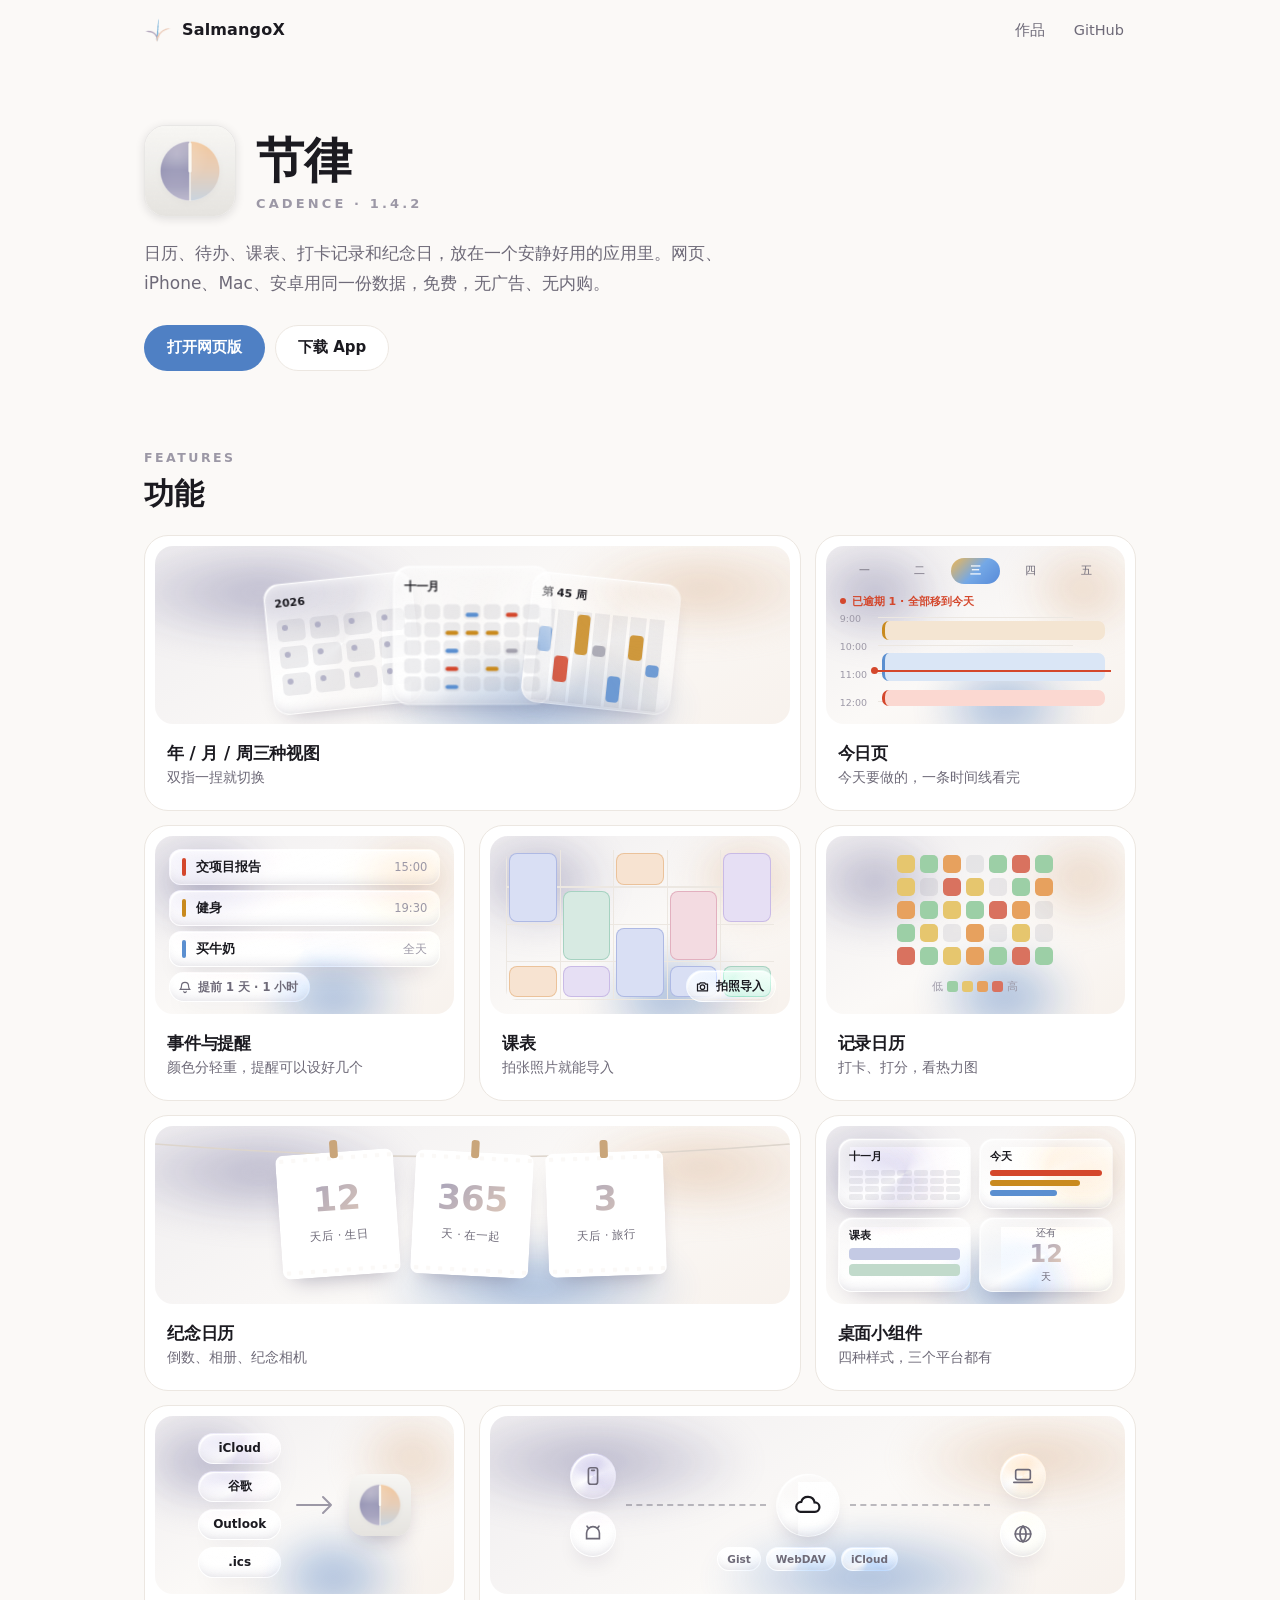
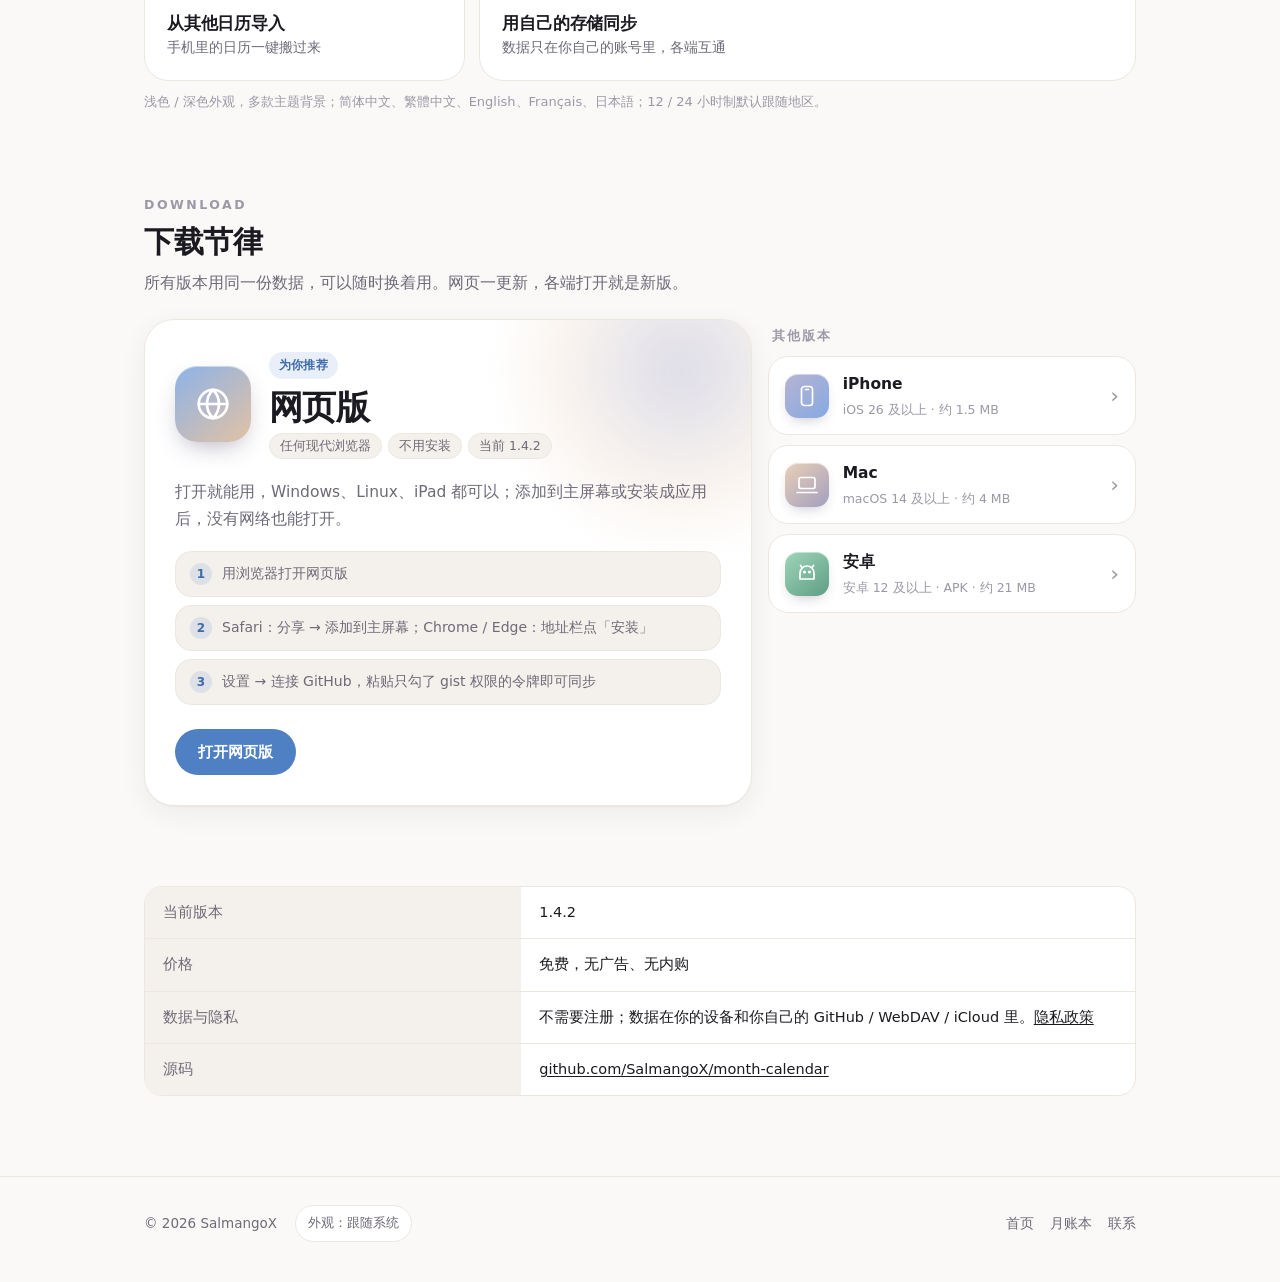
==== cadence.html @ d092184d "示意图去掉点阵、背后彩光更饱满；玻璃加上沿内亮光和下沿内阴影显出厚度（Safari 也有）；同步示意图重排：左列 iPhone / 安卓、右列 Mac / 网页、虚线正好连到中间的云，标签放在云下居中" ====
<!doctype html>
<html lang="zh-CN">
<head>
<meta charset="utf-8">
<meta name="sx-build" content="202611070124">
<meta name="viewport" content="width=device-width,initial-scale=1,viewport-fit=cover">
<title>节律 Cadence</title>
<meta name="description" content="节律 Cadence：日历、待办、课表、记录和纪念日放在一个应用里。网页、iPhone、Mac、安卓四端用同一份数据。">
<meta name="theme-color" content="#FBF9F7" media="(prefers-color-scheme: light)">
<meta name="theme-color" content="#141318" media="(prefers-color-scheme: dark)">
<link rel="apple-touch-icon" href="img/cadence.png">
<link rel="icon" href="logo.png" type="image/png">
<link rel="stylesheet" href="style.css?v=202611070124">
<script src="site.js?v=202611070124"></script>
</head>
<body class="page-cadence">
<header>
  <div class="wrap bar">
    <a class="brand" href="./" aria-label="SalmangoX 首页"><img src="logo.png" alt="" width="28" height="28">SalmangoX</a>
    <nav class="nav">
      <a href="./#products">作品</a>
      <a href="https://github.com/SalmangoX">GitHub</a>
    </nav>
  </div>
</header>

<main>
  <div class="wrap phero">
    <div class="ptop">
      <img class="picon" src="img/cadence.png" alt="节律图标" width="92" height="92">
      <h1>节律<small>Cadence · 1.4.2</small></h1>
    </div>
    <p class="lead">日历、待办、课表、打卡记录和纪念日，放在一个安静好用的应用里。网页、iPhone、Mac、安卓用同一份数据，免费，无广告、无内购。</p>
    <div class="btns">
      <a class="btn tint" href="https://salmangox.github.io/month-calendar/">打开网页版</a>
      <a class="btn ghost" href="#download">下载 App</a>
    </div>
  </div>

  <section>
    <div class="wrap">
      <div class="sec-h"><div class="eyebrow">Features</div><h2>功能</h2></div>
      <div class="bento">
        <div class="feat bx w2">
          <div class="ill ill-views" aria-hidden="true">
            <div class="mini m-year"><b>2026</b><div class="yg"><i style="--i:0"></i><i style="--i:1"></i><i style="--i:2"></i><i style="--i:3"></i><i style="--i:4"></i><i style="--i:5"></i><i style="--i:6"></i><i style="--i:7"></i><i style="--i:8"></i><i style="--i:9"></i><i style="--i:10"></i><i style="--i:11"></i></div></div>
            <div class="mini m-month"><b>十一月</b><div class="mg"><i class="" style="--i:0"></i><i class="" style="--i:1"></i><i class="" style="--i:2"></i><i class="p1" style="--i:3"></i><i class="" style="--i:4"></i><i class="p3" style="--i:5"></i><i class="" style="--i:6"></i><i class="" style="--i:7"></i><i class="" style="--i:8"></i><i class="p2" style="--i:9"></i><i class="p2" style="--i:10"></i><i class="p2" style="--i:11"></i><i class="" style="--i:12"></i><i class="" style="--i:13"></i><i class="" style="--i:14"></i><i class="" style="--i:15"></i><i class="p1" style="--i:16"></i><i class="" style="--i:17"></i><i class="" style="--i:18"></i><i class="p0" style="--i:19"></i><i class="" style="--i:20"></i><i class="" style="--i:21"></i><i class="" style="--i:22"></i><i class="p3" style="--i:23"></i><i class="" style="--i:24"></i><i class="p2" style="--i:25"></i><i class="" style="--i:26"></i><i class="" style="--i:27"></i><i class="" style="--i:28"></i><i class="" style="--i:29"></i><i class="p1" style="--i:30"></i><i class="" style="--i:31"></i><i class="" style="--i:32"></i><i class="" style="--i:33"></i><i class="" style="--i:34"></i></div></div>
            <div class="mini m-week"><b>第 45 周</b><div class="wg"><i class="p1" style="--x:0;--y:1;--h:2;--i:0"></i><i class="p3" style="--x:1;--y:3;--h:2;--i:1"></i><i class="p2" style="--x:2;--y:0;--h:3;--i:2"></i><i class="p0" style="--x:3;--y:2;--h:1;--i:3"></i><i class="p1" style="--x:4;--y:4;--h:2;--i:4"></i><i class="p2" style="--x:5;--y:1;--h:2;--i:5"></i><i class="p1" style="--x:6;--y:3;--h:1;--i:6"></i></div></div>
          </div>
          <h3>年 / 月 / 周三种视图</h3>
          <p>双指一捏就切换</p>
        </div>
        <div class="feat bx ">
          <div class="ill ill-today" aria-hidden="true">
            <div class="td-days"><span>一</span><span>二</span><span class="on">三</span><span>四</span><span>五</span></div>
            <div class="td-over"><i></i>已逾期 1 · 全部移到今天</div>
            <div class="td-line">
              <span class="hr" style="--y:0">9:00</span><span class="hr" style="--y:1">10:00</span><span class="hr" style="--y:2">11:00</span><span class="hr" style="--y:3">12:00</span>
              <i class="blk p2" style="--y:.15;--h:.8;--i:0"></i><i class="blk p1" style="--y:1.3;--h:1.1;--i:1"></i><i class="blk p3" style="--y:2.6;--h:.7;--i:2"></i>
              <i class="now" style="--y:1.9"></i>
            </div>
          </div>
          <h3>今日页</h3>
          <p>今天要做的，一条时间线看完</p>
        </div>
        <div class="feat bx ">
          <div class="ill ill-ev" aria-hidden="true">
            <div class="evr" style="--i:0"><i class="bar p3"></i><span>交项目报告</span><em>15:00</em></div>
            <div class="evr" style="--i:1"><i class="bar p2"></i><span>健身</span><em>19:30</em></div>
            <div class="evr" style="--i:2"><i class="bar p1"></i><span>买牛奶</span><em>全天</em></div>
            <div class="bell"><svg viewBox="0 0 24 24" fill="none" stroke="currentColor" stroke-width="2" stroke-linecap="round"><path d="M6 10a6 6 0 0 1 12 0c0 4 1.5 5.5 2 6H4c.5-.5 2-2 2-6Z"/><path d="M10 19.5a2 2 0 0 0 4 0"/></svg>提前 1 天 · 1 小时</div>
          </div>
          <h3>事件与提醒</h3>
          <p>颜色分轻重，提醒可以设好几个</p>
        </div>
        <div class="feat bx ">
          <div class="ill ill-sched" aria-hidden="true">
            <div class="sg"><i style="--x:0;--y:0;--h:2;--c:#8C9BD8;--i:0"></i><i style="--x:2;--y:0;--h:1;--c:#E2A86E;--i:1"></i><i style="--x:1;--y:1;--h:2;--c:#7FBFA6;--i:2"></i><i style="--x:3;--y:1;--h:2;--c:#D58FA4;--i:3"></i><i style="--x:0;--y:3;--h:1;--c:#E2A86E;--i:4"></i><i style="--x:4;--y:0;--h:2;--c:#B39DDB;--i:5"></i><i style="--x:2;--y:2;--h:2;--c:#8C9BD8;--i:6"></i><i style="--x:4;--y:3;--h:1;--c:#7FBFA6;--i:7"></i><i style="--x:1;--y:3;--h:1;--c:#B39DDB;--i:8"></i><i style="--x:3;--y:3;--h:1;--c:#8C9BD8;--i:9"></i></div>
            <div class="cam"><svg viewBox="0 0 24 24" fill="none" stroke="currentColor" stroke-width="2" stroke-linecap="round" stroke-linejoin="round"><path d="M4 8h3l1.5-2h7L17 8h3v11H4Z"/><circle cx="12" cy="13" r="3.5"/></svg>拍照导入</div>
          </div>
          <h3>课表</h3>
          <p>拍张照片就能导入</p>
        </div>
        <div class="feat bx ">
          <div class="ill ill-rec" aria-hidden="true">
            <div class="hm"><i class="l2" style="--i:0"></i><i class="l1" style="--i:1"></i><i class="l3" style="--i:2"></i><i class="l0" style="--i:3"></i><i class="l1" style="--i:4"></i><i class="l4" style="--i:5"></i><i class="l1" style="--i:6"></i><i class="l2" style="--i:7"></i><i class="l0" style="--i:8"></i><i class="l4" style="--i:9"></i><i class="l2" style="--i:10"></i><i class="l0" style="--i:11"></i><i class="l1" style="--i:12"></i><i class="l3" style="--i:13"></i><i class="l3" style="--i:14"></i><i class="l1" style="--i:15"></i><i class="l2" style="--i:16"></i><i class="l1" style="--i:17"></i><i class="l4" style="--i:18"></i><i class="l3" style="--i:19"></i><i class="l0" style="--i:20"></i><i class="l1" style="--i:21"></i><i class="l2" style="--i:22"></i><i class="l0" style="--i:23"></i><i class="l3" style="--i:24"></i><i class="l0" style="--i:25"></i><i class="l2" style="--i:26"></i><i class="l0" style="--i:27"></i><i class="l4" style="--i:28"></i><i class="l1" style="--i:29"></i><i class="l2" style="--i:30"></i><i class="l3" style="--i:31"></i><i class="l1" style="--i:32"></i><i class="l4" style="--i:33"></i><i class="l1" style="--i:34"></i></div>
            <div class="lg"><span>低</span><i class="l1"></i><i class="l2"></i><i class="l3"></i><i class="l4"></i><span>高</span></div>
          </div>
          <h3>记录日历</h3>
          <p>打卡、打分，看热力图</p>
        </div>
        <div class="feat bx w2">
          <div class="ill ill-days" aria-hidden="true">
            <svg class="rope" viewBox="0 0 300 40" preserveAspectRatio="none"><path d="M0 8 Q150 34 300 8" fill="none" stroke="currentColor" stroke-width="1.5"/></svg>
            <div class="film" style="--r:-4deg;--i:0"><b>12</b><span>天后 · 生日</span></div>
            <div class="film" style="--r:3deg;--i:1"><b>365</b><span>天 · 在一起</span></div>
            <div class="film" style="--r:-2deg;--i:2"><b>3</b><span>天后 · 旅行</span></div>
          </div>
          <h3>纪念日历</h3>
          <p>倒数、相册、纪念相机</p>
        </div>
        <div class="feat bx ">
          <div class="ill ill-wid" aria-hidden="true">
            <div class="w w-m" style="--i:0"><b>十一月</b><div class="wm"><i></i><i></i><i></i><i></i><i></i><i></i><i></i><i></i><i></i><i></i><i class="d"></i><i></i><i></i><i></i><i></i><i></i><i></i><i></i><i></i><i></i><i></i><i></i><i></i><i></i><i></i><i></i><i></i><i></i></div></div>
            <div class="w w-t" style="--i:1"><b>今天</b><i class="p3"></i><i class="p2"></i><i class="p1"></i></div>
            <div class="w w-s" style="--i:2"><b>课表</b><i style="--c:#8C9BD8"></i><i style="--c:#7FBFA6"></i></div>
            <div class="w w-d" style="--i:3"><span>还有</span><b>12</b><span>天</span></div>
          </div>
          <h3>桌面小组件</h3>
          <p>四种样式，三个平台都有</p>
        </div>
        <div class="feat bx ">
          <div class="ill ill-imp" aria-hidden="true">
            <div class="src"><span style="--i:0">iCloud</span><span style="--i:1">谷歌</span><span style="--i:2">Outlook</span><span style="--i:3">.ics</span></div>
            <svg class="arr" viewBox="0 0 40 24" fill="none" stroke="currentColor" stroke-width="2" stroke-linecap="round" stroke-linejoin="round"><path d="M2 12h34M28 4l8 8-8 8"/></svg>
            <div class="dst"><img src="img/cadence.png" alt=""></div>
          </div>
          <h3>从其他日历导入</h3>
          <p>手机里的日历一键搬过来</p>
        </div>
        <div class="feat bx w2">
          <div class="ill ill-sync" aria-hidden="true">
            <div class="sy-row">
              <div class="sy-col"><span class="dev"><svg viewBox="0 0 24 24" fill="none" stroke="currentColor" stroke-width="1.8" stroke-linecap="round"><rect x="7" y="3" width="10" height="18" rx="2.5"/><path d="M10.5 5.8h3"/></svg></span><span class="dev"><svg viewBox="0 0 24 24" fill="none" stroke="currentColor" stroke-width="1.8" stroke-linecap="round"><path d="M5 17V11a7 7 0 0 1 14 0v6Z"/><path d="M7 5.5 5.5 3.5M17 5.5l1.5-2"/></svg></span></div>
              <i class="sy-line"></i>
              <div class="sy-mid"><span class="cloud"><svg viewBox="0 0 24 24" fill="none" stroke="currentColor" stroke-width="1.8" stroke-linecap="round"><path d="M6 17.5a4 4 0 0 1 .6-7.95A5.5 5.5 0 0 1 17.3 10a3.75 3.75 0 0 1 .2 7.5Z"/></svg></span><div class="tags"><span>Gist</span><span>WebDAV</span><span>iCloud</span></div></div>
              <i class="sy-line"></i>
              <div class="sy-col"><span class="dev"><svg viewBox="0 0 24 24" fill="none" stroke="currentColor" stroke-width="1.8" stroke-linecap="round"><rect x="4" y="5" width="16" height="11" rx="2"/><path d="M2 19h20"/></svg></span><span class="dev"><svg viewBox="0 0 24 24" fill="none" stroke="currentColor" stroke-width="1.8" stroke-linecap="round"><circle cx="12" cy="12" r="8.5"/><path d="M3.5 12h17M12 3.5c2.4 2.4 3.4 5.2 3.4 8.5s-1 6.1-3.4 8.5c-2.4-2.4-3.4-5.2-3.4-8.5s1-6.1 3.4-8.5Z"/></svg></span></div>
            </div>
          </div>
          <h3>用自己的存储同步</h3>
          <p>数据只在你自己的账号里，各端互通</p>
        </div>
      </div>
      <p class="note">浅色 / 深色外观，多款主题背景；简体中文、繁體中文、English、Français、日本語；12 / 24 小时制默认跟随地区。</p>
    </div>
  </section>

  <section id="download">
    <div class="wrap">
      <div class="sec-h">
        <div class="eyebrow">Download</div>
        <h2>下载节律</h2>
        <p>所有版本用同一份数据，可以随时换着用。网页一更新，各端打开就是新版。</p>
      </div>
      <div class="dl">
        <article class="dl-main" id="dlMain" aria-live="polite"></article>
        <div class="dl-others">
          <div class="dl-ot">其他版本</div>
          <div class="dl-list" id="dlList"></div>
        </div>
      </div>
      <noscript>
        <p class="note"><a href="https://salmangox.github.io/month-calendar/">网页版</a> ·
          <a href="https://github.com/SalmangoX/month-calendar/blob/main/ios/%E5%AE%89%E8%A3%85%E8%AF%B4%E6%98%8E.md">iPhone 安装说明</a> ·
          <a href="https://cdn.jsdelivr.net/gh/SalmangoX/month-calendar@dist/Cadence.dmg">Mac .dmg</a> ·
          <a href="https://github.com/SalmangoX/month-calendar/releases/latest/download/month-calendar.apk">安卓 APK</a></p>
      </noscript>
    </div>
  </section>

  <section>
    <div class="wrap">
      <table>
        <tr><th>当前版本</th><td>1.4.2</td></tr>
        <tr><th>价格</th><td>免费，无广告、无内购</td></tr>
        <tr><th>数据与隐私</th><td>不需要注册；数据在你的设备和你自己的 GitHub / WebDAV / iCloud 里。<a href="https://salmangox.github.io/month-calendar/privacy.html" style="text-decoration:underline;text-underline-offset:2px">隐私政策</a></td></tr>
        <tr><th>源码</th><td><a href="https://github.com/SalmangoX/month-calendar" style="text-decoration:underline;text-underline-offset:2px">github.com/SalmangoX/month-calendar</a></td></tr>
      </table>
    </div>
  </section>
</main>
<script src="dl.js?v=202611070124"></script>

<footer>
  <div class="wrap">
    <span>© 2026 SalmangoX</span>
    <button class="theme" id="themeBtn" type="button">外观：跟随系统</button>
    <div class="sp">
      <a href="./">首页</a>
      <a href="ledger.html">月账本</a>
      <a href="mailto:jxz2651189539@163.com">联系</a>
    </div>
  </div>
</footer>
</body>
</html>
---- style.css ----
/* SalmangoX 官网 · 配色取自节律 Cadence 的 logo：雾紫 → 暖沙；主色天蓝 */
:root{
  --bg:#FBF9F7; --bg2:#F4F0EB; --card:#FFFFFF; --ink:#1B1A20; --sub:#6E6A78; --faint:#9C98A6;
  --line:#ECE7E1; --line2:#DDD5CC;
  --a1:#9F9DBA; --a2:#E6CDB8; --sky:#4F80C4; --sky-ink:#3E6BAA;
  --p0:#A3A1AD; --p1:#5B8FD0; --p2:#C98A1E; --p3:#D4472C;
  --lg-deep:#15302C; --lg-green:#5EC394; --lg-pink:#D57FA8; --lg-gold:#E3B23C;
  --pc:var(--sky); --pc-ink:var(--sky-ink);
  --r:18px; --shadow:0 1px 2px rgba(27,26,32,.04),0 8px 28px rgba(27,26,32,.06);
  --hdr:rgba(251,249,247,.82);
  color-scheme:light;
}
@media (prefers-color-scheme:dark){
  :root:not([data-theme="light"]){
    --bg:#141318; --bg2:#1A1920; --card:#1E1D24; --ink:#EEECF3; --sub:#A6A2B1; --faint:#77737F;
    --line:#2A2831; --line2:#3A3742;
    --a1:#B4B2CE; --a2:#E9D2BE; --sky:#8DB0EA; --sky-ink:#8DB0EA;
    --shadow:0 1px 2px rgba(0,0,0,.3),0 8px 28px rgba(0,0,0,.28);
    --hdr:rgba(20,19,24,.78);
    color-scheme:dark;
  }
}
:root[data-theme="dark"]{
  --bg:#141318; --bg2:#1A1920; --card:#1E1D24; --ink:#EEECF3; --sub:#A6A2B1; --faint:#77737F;
  --line:#2A2831; --line2:#3A3742;
  --a1:#B4B2CE; --a2:#E9D2BE; --sky:#8DB0EA; --sky-ink:#8DB0EA;
  --shadow:0 1px 2px rgba(0,0,0,.3),0 8px 28px rgba(0,0,0,.28);
  --hdr:rgba(20,19,24,.78);
  color-scheme:dark;
}

*{box-sizing:border-box}
html{-webkit-text-size-adjust:100%}
body{margin:0;background:var(--bg);color:var(--ink);font-size:16px;line-height:1.75;
  font-family:-apple-system,BlinkMacSystemFont,"SF Pro Text","PingFang SC","Hiragino Sans GB","Microsoft YaHei",system-ui,sans-serif;
  -webkit-font-smoothing:antialiased;text-rendering:optimizeLegibility}
a{color:inherit;text-decoration:none}
h1,h2,h3,p{margin:0}
h1,h2,h3{line-height:1.3;letter-spacing:-.01em}
img{display:block;max-width:100%}
code{font-family:ui-monospace,"SF Mono",Menlo,monospace;font-size:.86em;background:var(--bg2);
  border:1px solid var(--line);border-radius:6px;padding:1px 6px;word-break:break-all}
.wrap{max-width:1040px;margin:0 auto;padding:0 24px}
@media (max-width:560px){.wrap{padding:0 16px}}

/* 顶栏 */
header{position:sticky;top:0;z-index:10;background:var(--hdr);border-bottom:1px solid var(--line);
  -webkit-backdrop-filter:saturate(1.6) blur(16px);backdrop-filter:saturate(1.6) blur(16px)}
.bar{display:flex;align-items:center;gap:6px;height:60px}
.brand{display:flex;align-items:center;gap:10px;font-weight:680;letter-spacing:.01em;margin-right:auto;padding:8px 0}
.brand svg{width:28px;height:28px;flex:none}
.brand img{width:28px;height:28px;flex:none;display:block}
.nav a{font-size:14.5px;color:var(--sub);padding:10px 12px;border-radius:10px}
.nav a:hover,.nav a[aria-current]{color:var(--ink)}
.nav a[aria-current]{font-weight:600}
@media (max-width:560px){.nav a.hide-s{display:none}.nav a{padding:10px 8px}}

/* 按钮：热区比看到的大 */
.btns{display:flex;gap:10px;flex-wrap:wrap}
.btn{display:inline-flex;align-items:center;justify-content:center;gap:8px;min-height:46px;padding:0 22px;
  border-radius:999px;font-size:15px;font-weight:600;border:1px solid transparent;
  transition:transform .18s,border-color .18s,background .18s}
.btn:hover{transform:translateY(-1px)}
.btn:active{transform:scale(.98)}
.btn.primary{background:var(--ink);color:var(--bg)}
.btn.tint{background:var(--pc);color:#fff}
:root[data-theme="dark"] .btn.tint{color:#15141A}
@media (prefers-color-scheme:dark){:root:not([data-theme="light"]) .btn.tint{color:#15141A}}
.btn.ghost{background:var(--card);border-color:var(--line)}
.btn.ghost:hover{border-color:var(--line2)}
.btn svg{width:17px;height:17px}

/* 首页大标题 */
.hero{position:relative;padding:88px 0 64px;overflow:hidden}
.hero::before{content:"";position:absolute;inset:-30% -10% auto;height:520px;z-index:-1;pointer-events:none;
  background:radial-gradient(42% 60% at 30% 40%,color-mix(in oklab,var(--a1) 34%,transparent),transparent 70%),
             radial-gradient(40% 55% at 72% 35%,color-mix(in oklab,var(--a2) 46%,transparent),transparent 70%);
  filter:blur(8px);opacity:.9}
.eyebrow{font-size:12.5px;letter-spacing:.2em;text-transform:uppercase;color:var(--faint);font-weight:650}
.hero h1{font-size:clamp(38px,7vw,64px);margin:14px 0 18px;font-weight:720;letter-spacing:-.02em}
.grad{background:linear-gradient(100deg,var(--a1),color-mix(in oklab,var(--a1) 50%,var(--a2)) 45%,var(--a2));
  -webkit-background-clip:text;background-clip:text;color:transparent}
.hero .lead{max-width:560px;color:var(--sub);font-size:17.5px}
.hero .btns{margin-top:30px}
@media (max-width:560px){.hero{padding:56px 0 40px}.hero .lead{font-size:16px}}

section{padding:40px 0}
.sec-h{margin-bottom:22px}
.sec-h h2{font-size:clamp(24px,3.4vw,30px);margin-top:6px}
.sec-h p{color:var(--sub);margin-top:8px;max-width:620px}

/* 产品卡片 */
.products{display:grid;grid-template-columns:1fr 1fr;gap:18px}
@media (max-width:820px){.products{grid-template-columns:1fr}}
.pcard{position:relative;display:flex;flex-direction:column;background:var(--card);border:1px solid var(--line);
  border-radius:24px;padding:28px;box-shadow:var(--shadow);overflow:hidden;transition:transform .22s,border-color .22s}
.pcard:hover{transform:translateY(-2px);border-color:var(--line2)}
.pcard::after{content:"";position:absolute;right:-90px;top:-90px;width:260px;height:260px;border-radius:50%;
  background:var(--glow);opacity:.22;filter:blur(30px);pointer-events:none}
.pcard.cadence{--glow:linear-gradient(135deg,var(--a1),var(--a2));--pc:var(--sky)}
.pcard.ledger{--glow:linear-gradient(135deg,var(--lg-green),var(--lg-gold));--pc:#2F8F66}
.ptop{display:flex;align-items:center;gap:16px}
.picon{width:64px;height:64px;border-radius:15px;flex:none;box-shadow:0 2px 10px rgba(27,26,32,.12);
  border:1px solid rgba(127,127,127,.15)}
.ptop h3{font-size:22px}
.ptop .sub{font-size:13.5px;color:var(--sub);line-height:1.5;margin-top:2px}
.pcard .desc{color:var(--sub);margin:18px 0 16px;font-size:15.5px}
.ticks{list-style:none;padding:0;margin:0 0 20px;display:grid;gap:8px;font-size:14.5px}
.ticks li{display:flex;gap:10px;align-items:flex-start;line-height:1.6}
.ticks li::before{content:"";flex:none;width:7px;height:7px;border-radius:50%;margin-top:8px;background:var(--dot,var(--pc))}
.chips{display:flex;flex-wrap:wrap;gap:6px;margin-bottom:22px}
.chip{display:inline-flex;align-items:center;gap:6px;font-size:12.5px;font-weight:550;color:var(--sub);
  background:var(--bg2);border:1px solid var(--line);border-radius:999px;padding:3px 11px}
.chip svg{width:13px;height:13px}
.pcard .btns{margin-top:auto}
.ver{font-size:12px;color:var(--faint);font-weight:600;letter-spacing:.04em;border:1px solid var(--line);
  border-radius:999px;padding:1px 8px;margin-left:8px;vertical-align:3px}

/* 关于 */
.about{display:grid;grid-template-columns:1.2fr 1fr;gap:18px}
@media (max-width:820px){.about{grid-template-columns:1fr}}
.box{background:var(--card);border:1px solid var(--line);border-radius:var(--r);padding:24px}
.box h3{font-size:17px;margin-bottom:8px}
.box p{color:var(--sub);font-size:15px}
.box p+p{margin-top:10px}
.links{display:grid;gap:2px;margin-top:4px}
.links a{display:flex;align-items:center;gap:12px;padding:11px 4px;border-bottom:1px solid var(--line);font-size:15px}
.links a:last-child{border-bottom:0}
.links a span{color:var(--sub);font-size:13px;margin-left:auto;text-align:right}
.links a:hover{color:var(--pc-ink)}

/* 产品页 */
.phero{padding-top:64px;padding-bottom:36px}
.phero .ptop{gap:20px}
.phero .picon{width:92px;height:92px;border-radius:22px}
.phero h1{font-size:clamp(32px,5.6vw,48px);font-weight:720}
.phero h1 small{display:block;font-size:13px;letter-spacing:.24em;text-transform:uppercase;color:var(--faint);font-weight:600;margin-top:4px}
.phero .lead{color:var(--sub);font-size:17px;max-width:640px;margin:22px 0 26px}
@media (max-width:560px){.phero{padding-top:40px;padding-bottom:24px}.phero .picon{width:72px;height:72px;border-radius:17px}}
.page-cadence{--pc:var(--sky);--pc-ink:var(--sky-ink)}
.page-ledger{--pc:#2F8F66;--pc-ink:#2F8F66}
:root[data-theme="dark"] .page-ledger{--pc:var(--lg-green);--pc-ink:var(--lg-green)}
@media (prefers-color-scheme:dark){:root:not([data-theme="light"]) .page-ledger{--pc:var(--lg-green);--pc-ink:var(--lg-green)}}

.grid3{display:grid;grid-template-columns:repeat(3,1fr);gap:12px}
@media (max-width:860px){.grid3{grid-template-columns:1fr 1fr}}
@media (max-width:560px){.grid3{grid-template-columns:1fr}}
.feat{background:var(--card);border:1px solid var(--line);border-radius:var(--r);padding:20px 20px 18px}
.feat .ic{width:34px;height:34px;border-radius:10px;display:grid;place-items:center;margin-bottom:12px;
  background:color-mix(in oklab,var(--pc) 13%,transparent);color:var(--pc-ink)}
.feat .ic svg{width:19px;height:19px}
.feat h3{font-size:16px;margin-bottom:6px}
.feat p{font-size:14px;color:var(--sub);line-height:1.7}

/* 优先级色条 */
.pri{display:flex;border-radius:14px;overflow:hidden;border:1px solid var(--line);margin-top:6px}
.pri div{flex:1;padding:14px 12px 12px;color:#fff;font-size:13.5px;font-weight:600;line-height:1.4}
.pri div small{display:block;font-weight:500;opacity:.85;font-size:11.5px;letter-spacing:.04em}
.pri .p0{background:var(--p0)}.pri .p1{background:var(--p1)}.pri .p2{background:var(--p2)}.pri .p3{background:var(--p3)}
.note{font-size:13px;color:var(--faint);margin-top:10px}

/* 平台 / 下载 */
.plats{display:grid;grid-template-columns:1fr 1fr;gap:14px}
@media (max-width:760px){.plats{grid-template-columns:1fr}}
.plat{background:var(--card);border:1px solid var(--line);border-radius:22px;padding:24px;display:flex;flex-direction:column}
.plat .ph{display:flex;align-items:center;gap:12px;margin-bottom:10px}
.plat .ph svg{width:26px;height:26px;color:var(--pc-ink);flex:none}
.plat h3{font-size:18px}
.plat .req{font-size:12.5px;color:var(--faint);margin-left:auto;text-align:right;line-height:1.4}
.plat p{font-size:14.5px;color:var(--sub)}
.plat ol{margin:12px 0 18px;padding-left:20px;font-size:14px;color:var(--sub);display:grid;gap:4px}
.plat ol li::marker{color:var(--faint)}
.plat .btns{margin-top:auto}
.plat .btn{min-height:42px;font-size:14px;padding:0 18px}

/* 独秀指数 */
.formula{background:var(--lg-deep);color:#F2F7F4;border-radius:22px;padding:30px 28px;position:relative;overflow:hidden}
.formula::after{content:"";position:absolute;right:-40px;top:-40px;width:150px;height:150px;border-radius:50%;
  border:22px solid var(--lg-gold);opacity:.9}
.formula .eq{font-size:clamp(19px,3.2vw,26px);font-weight:650;line-height:1.5;position:relative;z-index:1;max-width:80%}
.formula .eq b{color:var(--lg-green)}
.formula .eq i{font-style:normal;color:var(--lg-pink)}
.formula p{color:rgba(242,247,244,.72);font-size:14.5px;margin-top:14px;position:relative;z-index:1;max-width:620px}
.formula .eq b,.formula .eq i{white-space:nowrap}
@media (max-width:560px){.formula{padding-top:26px}.formula .eq{max-width:100%}.formula::after{width:84px;height:84px;border-width:14px;right:-34px;top:-34px}}

table{width:100%;border-collapse:separate;border-spacing:0;background:var(--card);border:1px solid var(--line);
  border-radius:var(--r);overflow:hidden;font-size:14.5px}
th,td{text-align:left;padding:13px 18px;border-top:1px solid var(--line);vertical-align:top}
tr:first-child th,tr:first-child td{border-top:0}
th{font-weight:550;color:var(--sub);width:38%;background:var(--bg2)}
@media (max-width:560px){th,td{padding:12px 14px;display:block;width:auto}td{border-top:0;padding-top:0}th{background:transparent;padding-bottom:4px}}

/* 页脚 */
footer{border-top:1px solid var(--line);margin-top:40px;padding:28px 0 calc(40px + env(safe-area-inset-bottom));color:var(--sub);font-size:13.5px}
footer .wrap{display:flex;gap:10px 18px;flex-wrap:wrap;align-items:center}
footer .sp{margin-left:auto;display:flex;gap:4px 16px;flex-wrap:wrap}
footer a{padding:6px 0}
footer a:hover{color:var(--ink)}
.theme{appearance:none;border:1px solid var(--line);background:var(--card);color:var(--sub);border-radius:999px;
  font:inherit;font-size:13px;padding:6px 12px;cursor:pointer;min-height:34px}
.theme:hover{color:var(--ink);border-color:var(--line2)}
.pcard .chips{margin-top:18px}
.hero h1{margin-bottom:0}

/* ================= 动效与展示（首页大标题、产品展示、滚动渐显） ================= */
:root{--ease:cubic-bezier(.2,.75,.2,1);--brand-grad:linear-gradient(135deg,#E2B562 6%,#74A8E6 52%,#5A8DDA 96%)}

/* 顶栏：页面最上面时透明，往下滚才出现毛玻璃 */
header{transition:background .3s,border-color .3s}
html.js:not(.scrolled) header{background:transparent;border-color:transparent;-webkit-backdrop-filter:none;backdrop-filter:none}

/* 大标题 */
.hero{min-height:calc(100svh - 60px);display:grid;place-items:center;padding:40px 0 90px;text-align:center;isolation:isolate}
.hero::before{display:none}
.hero-in{display:flex;flex-direction:column;align-items:center}
.aurora{position:absolute;inset:0;z-index:-1;overflow:hidden;pointer-events:none}
.aurora span{position:absolute;width:56vmax;height:56vmax;border-radius:50%;filter:blur(70px);opacity:.5;mix-blend-mode:normal;
  animation:drift 22s ease-in-out infinite alternate}
.aurora span:nth-child(1){background:var(--a1);left:-14vmax;top:-18vmax}
.aurora span:nth-child(2){background:var(--a2);right:-16vmax;top:-10vmax;animation-duration:26s;animation-delay:-6s}
.aurora span:nth-child(3){background:var(--sky);left:20vmax;bottom:-34vmax;opacity:.22;animation-duration:30s;animation-delay:-12s}
.aurora::after{content:"";position:absolute;inset:0;background:linear-gradient(to bottom,transparent 55%,var(--bg))}
@keyframes drift{0%{transform:translate(0,0) scale(1)}50%{transform:translate(6vmax,4vmax) scale(1.12)}100%{transform:translate(-4vmax,7vmax) scale(.94)}}
:root[data-theme="dark"] .aurora span{opacity:.32}
@media (prefers-color-scheme:dark){:root:not([data-theme="light"]) .aurora span{opacity:.32}}

@keyframes pop{from{transform:scale(.4);opacity:0}to{transform:none;opacity:1}}

.hero h1.big{font-size:clamp(60px,13vw,150px);line-height:1;letter-spacing:-.045em;font-weight:760;margin:0;
  animation:rise 1.1s var(--ease) .25s both}
.shimmer{background-image:linear-gradient(100deg,var(--a1) 0%,var(--a2) 30%,#74A8E6 55%,var(--a1) 80%,var(--a2) 100%);
  background-size:250% 100%;animation:shine 7s linear infinite}
@keyframes shine{to{background-position:-250% 0}}
.hero .tag{margin-top:22px;font-size:clamp(15px,2vw,18px);letter-spacing:.32em;color:var(--sub);padding-left:.32em;
  animation:rise 1s var(--ease) .45s both}
.hero .btns{justify-content:center;margin-top:36px;animation:rise 1s var(--ease) .6s both}
@keyframes rise{from{opacity:0;transform:translateY(26px);filter:blur(8px)}to{opacity:1;transform:none;filter:none}}

.scroll-cue{position:absolute;left:50%;bottom:28px;width:26px;height:42px;margin-left:-13px;border-radius:14px;
  border:1.5px solid var(--line2);animation:rise 1s var(--ease) 1s both}
.scroll-cue span{position:absolute;left:50%;top:8px;width:4px;height:8px;margin-left:-2px;border-radius:2px;background:var(--sub);
  animation:cue 1.8s ease-in-out infinite}
@keyframes cue{0%{opacity:0;transform:translateY(-2px)}30%{opacity:1}80%{opacity:0;transform:translateY(14px)}100%{opacity:0}}
@media (max-height:620px){.scroll-cue{display:none}}

/* 产品展示：大块面板 */
.showcase{padding:20px 0 30px}
.show{position:relative;display:grid;grid-template-columns:1fr 1.05fr;align-items:center;gap:40px;min-height:520px;
  padding:56px;margin-bottom:24px;border-radius:36px;overflow:hidden;isolation:isolate;
  background:var(--card);border:1px solid var(--line);box-shadow:var(--shadow)}
.show.cadence{--pc:var(--sky);background:linear-gradient(150deg,color-mix(in oklab,var(--a1) 14%,var(--card)),var(--card) 45%,color-mix(in oklab,var(--a2) 20%,var(--card)))}
.show.ledger{--pc:#2F8F66;background:linear-gradient(150deg,color-mix(in oklab,var(--lg-green) 12%,var(--card)),var(--card) 50%,color-mix(in oklab,var(--lg-gold) 14%,var(--card)))}
:root[data-theme="dark"] .show.ledger{--pc:var(--lg-green)}
@media (prefers-color-scheme:dark){:root:not([data-theme="light"]) .show.ledger{--pc:var(--lg-green)}}
.show-text .picon{width:72px;height:72px;border-radius:17px;margin-bottom:22px}
.show h2{font-size:clamp(38px,5.4vw,60px);line-height:1.05;letter-spacing:-.03em;font-weight:740}
.show h2 .en{font-weight:500;color:var(--faint);letter-spacing:-.02em}
.show .one{font-size:clamp(17px,2vw,21px);color:var(--sub);margin:14px 0 22px}
.show .chips{margin-bottom:28px}
@media (max-width:860px){
  .show{grid-template-columns:1fr;padding:36px 26px 30px;min-height:0;gap:34px;border-radius:30px}
  .show-vis{order:2}
}

/* 跟随鼠标的光晕（只在能悬停的设备上） */
.spot::before{content:"";position:absolute;inset:0;z-index:-1;opacity:0;transition:opacity .4s;pointer-events:none;
  background:radial-gradient(520px circle at var(--mx,50%) var(--my,50%),color-mix(in oklab,var(--pc) 16%,transparent),transparent 60%)}
@media (hover:hover){.spot:hover::before{opacity:1}}

/* 示意：节律的月历 */
.show-vis{display:grid;place-items:center;perspective:1400px}
.cal{width:100%;max-width:440px;background:var(--bg);border:1px solid var(--line);border-radius:28px;padding:16px 14px 18px;
  box-shadow:0 30px 60px -20px rgba(40,30,70,.25),0 2px 6px rgba(0,0,0,.04);
  transform:rotateX(14deg) rotateY(-16deg) rotateZ(2deg) scale(.94);transition:transform 1.4s var(--ease)}
.show.in .cal{transform:rotateX(calc(4deg + var(--drx,0deg))) rotateY(calc(-6deg + var(--dry,0deg))) translate3d(var(--dtx,0px),var(--dty,0px),0) scale(var(--ds,1))}
.cal-h{display:flex;justify-content:center;margin-bottom:8px}
.pill{font-size:13px;font-weight:650;padding:6px 14px;border-radius:999px;background:color-mix(in oklab,var(--card) 80%,transparent);
  border:1px solid var(--line);box-shadow:inset 0 1px 0 rgba(255,255,255,.5)}
.cal-w,.cal-g{display:grid;grid-template-columns:repeat(7,1fr)}
.cal-w span{text-align:center;font-size:11px;color:var(--faint);padding:4px 0 6px}
.cal-g{gap:4px 0}
.cell{position:relative;height:52px;border-top:1px solid var(--line);padding-top:4px;text-align:center;font-size:12px;color:var(--ink)}
.cell b{font-weight:550;display:inline-grid;place-items:center;width:22px;height:22px;border-radius:50%}
.cell.out{color:var(--faint)}
.cell.today b{background:var(--brand-grad);color:#fff;box-shadow:0 4px 12px rgba(226,181,98,.4)}
.ev{position:absolute;left:4px;right:4px;bottom:9px;height:6px;border-radius:3px;transform:scaleX(0);transform-origin:left;
  transition:transform .7s var(--ease);transition-delay:calc(var(--i) * 28ms + .3s)}
.ev.span{right:calc(-200% + 4px)}
.ev.p0{background:var(--p0)}.ev.p1{background:var(--p1)}.ev.p2{background:var(--p2)}.ev.p3{background:var(--p3)}
.show.in .ev{transform:none}

/* 示意：月账本的 App 界面（配色、字体、结构取自月账本本身，数字为示意） */
.lg-app{--l-bg:#E9EFEC;--l-paper:#F8FBF9;--l-ink:#14302A;--l-muted:#5E7770;--l-line:#CFDBD6;--l-hero:#14302A;--l-hero-ink:#EDF3F0;
  --l-mark:#E0B23A;--l-inc:#2E7A58;--l-exp:#8A3A5C;
  width:100%;max-width:340px;background:var(--l-bg);color:var(--l-ink);border-radius:34px;padding:16px 14px 18px;
  border:1px solid color-mix(in oklab,var(--l-line) 70%,transparent);
  box-shadow:0 30px 60px -20px rgba(10,40,30,.35),0 2px 6px rgba(0,0,0,.04);
  font-family:"Noto Sans SC","PingFang SC","Microsoft YaHei",sans-serif;
  transform:rotateX(12deg) rotateY(14deg) rotateZ(-2deg) scale(.94);transition:transform 1.4s var(--ease)}
:root[data-theme="dark"] .lg-app{--l-bg:#0A0A0B;--l-paper:#161618;--l-ink:#ECEDEE;--l-muted:#9A9DA2;--l-line:#2B2C2F;--l-hero:#12302A;--l-mark:#E9C25B;--l-inc:#63C79A;--l-exp:#E08AAE}
@media (prefers-color-scheme:dark){:root:not([data-theme="light"]) .lg-app{--l-bg:#0A0A0B;--l-paper:#161618;--l-ink:#ECEDEE;--l-muted:#9A9DA2;--l-line:#2B2C2F;--l-hero:#12302A;--l-mark:#E9C25B;--l-inc:#63C79A;--l-exp:#E08AAE}}
.show.in .lg-app{transform:rotateX(calc(4deg + var(--drx,0deg))) rotateY(calc(6deg + var(--dry,0deg))) translate3d(var(--dtx,0px),var(--dty,0px),0) scale(var(--ds,1))}
.lg-top{display:flex;justify-content:space-between;align-items:center;padding:2px 6px 12px;font-size:14px}
.lg-top b{font-weight:700}
.lg-top span{font-size:12px;font-weight:600;background:var(--l-paper);border:1px solid var(--l-line);border-radius:10px;padding:3px 9px}
.lg-hero{position:relative;overflow:hidden;background:var(--l-hero);color:var(--l-hero-ink);border-radius:20px;padding:16px 16px 14px}
.lg-ring{position:absolute;right:-26px;top:-26px;width:88px;height:88px;border-radius:50%;border:13px solid var(--l-mark);
  transform:scale(0) rotate(-90deg);transition:transform 1.2s var(--ease) .25s}
.show.in .lg-ring{transform:none}
.lg-cap{font-size:11.5px;opacity:.75}
.lg-num{font-family:"Noto Serif SC","Songti SC",serif;font-size:34px;font-weight:700;line-height:1.25;margin:2px 0 10px;letter-spacing:.01em}
.lg-num::before{content:"¥";font-size:.55em;margin-right:4px;opacity:.85}
.lg-kv{display:grid;grid-template-columns:repeat(3,1fr);gap:4px}
.lg-kv span{display:block;font-size:10.5px;opacity:.7}
.lg-kv b{font-size:13.5px;font-weight:650}
.lg-seg{display:flex;gap:2px;margin:12px 0 10px;background:var(--l-paper);border:1px solid var(--l-line);border-radius:12px;padding:3px}
.lg-seg span{flex:1;text-align:center;font-size:11px;padding:5px 0;border-radius:9px;color:var(--l-muted);white-space:nowrap}
.lg-seg .on{background:var(--l-hero);color:var(--l-hero-ink);font-weight:650}
.lg-legend{display:flex;gap:10px;font-size:10.5px;color:var(--l-muted);padding:0 4px 6px}
.lg-legend i{display:inline-block;width:8px;height:8px;border-radius:2px;margin-right:4px;vertical-align:-1px}
.lg-legend .inc,.lg-bars .inc{background:var(--l-inc)}
.lg-legend .exp,.lg-bars .exp{background:var(--l-exp)}
.lg-legend .r{margin-left:auto}
.lg-rows{background:var(--l-paper);border:1px solid var(--l-line);border-radius:14px;overflow:hidden}
.lg-row{display:grid;grid-template-columns:34px 1fr 50px;align-items:center;gap:8px;padding:8px 10px;font-size:12px}
.lg-row+.lg-row{border-top:1px solid var(--l-line)}
.lg-row b{font-weight:650}
.lg-row em{font-style:normal;text-align:right;font-weight:650;color:var(--l-inc);font-size:11.5px}
.lg-bars{display:grid;gap:3px}
.lg-bars i{display:block;height:5px;border-radius:3px;width:var(--w);transform:scaleX(0);transform-origin:left;
  transition:transform .9s var(--ease);transition-delay:calc(var(--i) * 90ms + .4s)}
.lg-bars .exp{transition-delay:calc(var(--i) * 90ms + .5s)}
.show.in .lg-bars i{transform:none}

/* 徽章卡片：两张效果图可以按住拖动，跟着手指 / 鼠标在 3D 里倾斜，表面一道高光随角度移动，松手回弹 */
.badge{position:relative;cursor:grab;-webkit-user-select:none;user-select:none;touch-action:pan-y;-webkit-tap-highlight-color:transparent}
.badge.dragging{cursor:grabbing;transition:transform .08s linear!important}
.badge.hovering{transition:transform .35s var(--ease)!important}
.badge.release{transition:transform .95s cubic-bezier(.18,1.55,.35,1)!important}
.badge::after{content:"";position:absolute;inset:0;border-radius:inherit;pointer-events:none;z-index:3;
  background:radial-gradient(90% 70% at var(--gx,30%) var(--gy,0%),rgba(255,255,255,.55),rgba(255,255,255,0) 55%),
             linear-gradient(115deg,transparent calc(var(--gx,30%) - 22%),rgba(255,255,255,.22) var(--gx,30%),transparent calc(var(--gx,30%) + 22%));
  mix-blend-mode:soft-light;opacity:var(--go,0);transition:opacity .45s var(--ease)}
:root[data-theme="dark"] .badge::after{mix-blend-mode:overlay}
@media (prefers-color-scheme:dark){:root:not([data-theme="light"]) .badge::after{mix-blend-mode:overlay}}
.badge.dragging::after,.badge.hovering::after{transition:opacity .2s}

/* 产品卡片：点按时从手指位置漾开一圈主色的光，卡片微微下沉（手机上没有鼠标光晕，用它做反馈） */
.show{transition:transform .35s var(--ease),box-shadow .35s var(--ease)}
.show.pressed{transform:scale(.985)}
.ripple{position:absolute;width:44px;height:44px;margin:-22px 0 0 -22px;border-radius:50%;pointer-events:none;z-index:-1;
  background:radial-gradient(circle,color-mix(in oklab,var(--pc) 32%,transparent) 0%,color-mix(in oklab,var(--pc) 12%,transparent) 45%,transparent 70%);
  transform:scale(0);animation:ripple .9s cubic-bezier(.2,.7,.3,1) forwards}
@keyframes ripple{40%{opacity:1}to{transform:scale(14);opacity:0}}

/* 网站更新提示 */
.update-toast{position:fixed;left:50%;bottom:calc(20px + env(safe-area-inset-bottom));z-index:50;transform:translate(-50%,24px);opacity:0;
  border:1px solid var(--line);background:var(--hdr);color:var(--ink);font:inherit;font-size:14px;font-weight:600;
  padding:12px 20px;border-radius:999px;cursor:pointer;box-shadow:var(--shadow);
  -webkit-backdrop-filter:saturate(1.6) blur(16px);backdrop-filter:saturate(1.6) blur(16px);
  transition:transform .5s var(--ease),opacity .5s var(--ease)}
.update-toast.show{transform:translate(-50%,0);opacity:1}

/* 节律下载区：上面一张推荐卡片（按访客设备选），右边 / 下面是其他版本 */
.pdots{display:flex;align-items:center;gap:6px;margin-top:10px}
.pdots i{width:12px;height:12px;border-radius:50%;background:var(--c);box-shadow:0 0 0 2px var(--card)}
.pdots span{font-size:12px;color:var(--faint);margin-left:4px}
.dl{display:grid;grid-template-columns:1.65fr 1fr;gap:16px;align-items:start}
@media (max-width:860px){.dl{grid-template-columns:1fr}}
.dl-main{position:relative;overflow:hidden;isolation:isolate;background:var(--card);border:1px solid var(--line);border-radius:30px;
  padding:30px;box-shadow:var(--shadow);transition:opacity .2s var(--ease),transform .28s var(--ease)}
.dl-main.out{opacity:0;transform:translateY(8px) scale(.99)}
.dl-main.in{animation:dlIn .3s var(--ease)}
@keyframes dlIn{from{opacity:0;transform:translateY(-6px) scale(.99)}}
@media (max-width:560px){.dl-main{padding:22px 18px;border-radius:26px}}
.dl-glow{position:absolute;right:-120px;top:-140px;width:380px;height:380px;border-radius:50%;z-index:-1;pointer-events:none;
  background:radial-gradient(circle,color-mix(in oklab,var(--a1) 34%,transparent),color-mix(in oklab,var(--a2) 22%,transparent) 45%,transparent 70%);filter:blur(10px)}
.dl-top{display:flex;align-items:center;gap:18px}
.dl-tile{flex:none;display:grid;place-items:center;width:76px;height:76px;border-radius:22px;color:#fff;
  box-shadow:0 10px 24px -8px rgba(40,30,70,.35),inset 0 1px 0 rgba(255,255,255,.45)}
.dl-tile svg{width:38px;height:38px}
.dl-tile.sm{width:44px;height:44px;border-radius:13px;box-shadow:0 6px 14px -6px rgba(40,30,70,.3),inset 0 1px 0 rgba(255,255,255,.45)}
.dl-tile.sm svg{width:24px;height:24px}
.dl-ios{background:linear-gradient(140deg,#B6B3D2,#86AAE2)}
.dl-mac{background:linear-gradient(140deg,#E9CFB6,#A29FC0)}
.dl-android{background:linear-gradient(140deg,#9FD5B9,#5E9E85)}
.dl-web{background:linear-gradient(140deg,#8DB2E8,#E2C2A4)}
.dl-name h3{margin:6px 0 2px;font-size:clamp(26px,3.4vw,34px);letter-spacing:-.02em}
.dl-badge{display:inline-block;font-size:12px;font-weight:650;letter-spacing:.02em;padding:3px 10px;border-radius:999px;
  color:var(--pc-ink);background:color-mix(in oklab,var(--pc) 13%,transparent)}
.dl-badge.sel{color:var(--sub);background:var(--bg2)}
.dl-meta{display:flex;flex-wrap:wrap;gap:6px;margin-top:4px;font-size:12.5px;color:var(--sub)}
.dl-meta span{background:var(--bg2);border:1px solid var(--line);border-radius:99px;padding:1px 10px}
.dl-desc{color:var(--sub);margin:20px 0 18px;font-size:15.5px;max-width:620px}
.dl-steps{list-style:none;padding:0;margin:0 0 24px;display:grid;gap:8px}
@media (max-width:760px){.dl-steps{grid-template-columns:1fr}}
.dl-steps li{display:flex;gap:10px;align-items:flex-start;background:var(--bg2);border:1px solid var(--line);border-radius:16px;
  padding:11px 14px;font-size:14px;line-height:1.55;color:var(--sub);align-items:center}
.dl-steps b{flex:none;display:grid;place-items:center;width:22px;height:22px;border-radius:50%;font-size:12px;
  color:var(--pc-ink);background:color-mix(in oklab,var(--pc) 14%,transparent)}
.dl-main .btns{align-items:center}
.dl-main button.btn{font:inherit;font-size:15px;font-weight:600;cursor:pointer;color:inherit}
.dl-back{appearance:none;border:0;background:none;font:inherit;font-size:14px;color:var(--sub);cursor:pointer;
  padding:10px 6px;text-decoration:underline;text-underline-offset:3px;text-decoration-color:var(--line2)}
.dl-back:hover{color:var(--ink)}
.dl-ot{font-size:12.5px;letter-spacing:.16em;color:var(--faint);font-weight:650;margin:6px 4px 10px}
.dl-list{display:grid;gap:10px}
@media (max-width:860px) and (min-width:561px){.dl-list{grid-template-columns:repeat(3,1fr)}.dl-item small{display:none}}
.dl-item{appearance:none;display:flex;align-items:center;gap:14px;width:100%;text-align:left;font:inherit;color:inherit;cursor:pointer;
  background:var(--card);border:1px solid var(--line);border-radius:20px;padding:14px 16px;min-height:64px;
  transition:transform .25s var(--ease),border-color .25s,box-shadow .25s}
@media (hover:hover){.dl-item:hover{transform:translateY(-2px);border-color:var(--line2);box-shadow:var(--shadow)}}
.dl-item:active{transform:scale(.98)}
.dl-it{display:grid;min-width:0;flex:1}
.dl-it b{font-size:15.5px;display:flex;align-items:center;gap:8px}
.dl-it i{font-style:normal;font-size:11px;font-weight:650;color:var(--pc-ink);background:color-mix(in oklab,var(--pc) 13%,transparent);border-radius:99px;padding:0 7px;line-height:18px}
.dl-it small{font-size:12.5px;color:var(--faint);white-space:nowrap;overflow:hidden;text-overflow:ellipsis}
.dl-go{font-size:22px;color:var(--faint);line-height:1}

/* 节律功能区：每个功能一张示意小图 + 一句短话，卡片大小错落 */
.bento{display:grid;grid-template-columns:repeat(3,1fr);gap:14px}
.bento .w2{grid-column:span 2}
@media (max-width:860px){.bento{grid-template-columns:1fr 1fr}.bento .w2{grid-column:span 2}}
@media (max-width:560px){.bento{grid-template-columns:1fr}.bento .w2{grid-column:auto}}
.feat.bx{padding:0;overflow:hidden;display:flex;flex-direction:column;border-radius:24px}
.bx h3{font-size:17px;margin:0;padding:18px 22px 2px}
.bx p{padding:0 22px 20px;font-size:14px;color:var(--sub)}
.ill{position:relative;height:178px;margin:10px 10px 0;border-radius:18px;overflow:hidden}
.ill *{box-sizing:border-box}
/* 进入视野时里面的小元素依次长出来 */
.ill i,.ill .evr,.ill .film,.ill .w,.ill .src span{transition:transform .6s var(--ease),opacity .6s var(--ease);transition-delay:calc(var(--i,0) * 40ms + .15s)}
html.js .bx.reveal:not(.in) .ill i,html.js .bx.reveal:not(.in) .ill .evr,html.js .bx.reveal:not(.in) .ill .film,
html.js .bx.reveal:not(.in) .ill .w,html.js .bx.reveal:not(.in) .ill .src span{opacity:0;transform:translateY(6px) scale(.9)}

/* 1 三种视图 */
.ill-views{display:flex;align-items:center;justify-content:center;gap:0}
.mini{overflow:hidden;width:150px;height:132px;background:var(--card);border:1px solid var(--line);border-radius:16px;padding:10px;
  box-shadow:0 10px 24px -12px rgba(30,20,60,.25);margin:0 -10px}
.mini b{display:block;font-size:11px;font-weight:700;margin-bottom:7px}
.m-year{transform:rotate(-6deg) translateY(8px)}.m-week{transform:rotate(6deg) translateY(8px)}.m-month{position:relative;z-index:1;transform:scale(1.06)}
@media (max-width:560px){.mini{width:108px;height:118px;padding:8px;margin:0 -8px}.yg i{height:18px}.mg i{height:11px}.wg{height:84px}}
.yg{display:grid;grid-template-columns:repeat(4,1fr);gap:5px}
.yg i{height:22px;border-radius:5px;background:var(--bg2);position:relative}
.yg i::after{content:"";position:absolute;left:5px;top:5px;width:6px;height:6px;border-radius:50%;background:color-mix(in oklab,var(--a1) 70%,transparent)}
.yg i:nth-child(11){background:color-mix(in oklab,var(--a1) 28%,var(--bg2))}
.mg{display:grid;grid-template-columns:repeat(7,1fr);gap:3px}
.mg i{height:14px;border-radius:4px;background:var(--bg2)}
.mg i.p0,.mg i.p1,.mg i.p2,.mg i.p3{background:var(--bg2);position:relative}
.mg i.p0::after,.mg i.p1::after,.mg i.p2::after,.mg i.p3::after{content:"";position:absolute;left:2px;right:2px;bottom:2px;height:4px;border-radius:2px}
.mg i.p0::after{background:var(--p0)}.mg i.p1::after{background:var(--p1)}.mg i.p2::after{background:var(--p2)}.mg i.p3::after{background:var(--p3)}
.wg{position:relative;height:92px;display:grid;grid-template-columns:repeat(7,1fr);gap:3px;
  background:repeating-linear-gradient(90deg,var(--bg2) 0 calc(100%/7 - 3px),transparent 0 calc(100%/7))}
.wg i{position:absolute;left:calc(var(--x) * 100% / 7 + 1px);width:calc(100% / 7 - 5px);top:calc(var(--y) * 100% / 6.4 + 3px);height:calc(var(--h) * 100% / 6.4 - 3px);border-radius:4px;opacity:.85}
.wg i.p0{background:var(--p0)}.wg i.p1{background:var(--p1)}.wg i.p2{background:var(--p2)}.wg i.p3{background:var(--p3)}

/* 2 今日页 */
.ill-today{padding:12px 14px}
.td-days{display:flex;gap:6px;margin-bottom:8px}
.td-days span{flex:1;text-align:center;font-size:11px;padding:3px 0;border-radius:99px;color:var(--sub)}
.td-days .on{background:var(--brand-grad);color:#fff;font-weight:700}
.td-over{font-size:11px;font-weight:600;color:var(--red,#D4472C);display:flex;align-items:center;gap:6px;margin-bottom:6px}
.td-over i{width:6px;height:6px;border-radius:50%;background:currentColor}
.td-line{position:relative;height:104px;margin-left:38px}
.td-line .hr{position:absolute;left:-38px;top:calc(var(--y) * 28px - 6px);font-size:9.5px;color:var(--faint);width:100%}
.td-line .hr::after{content:"";position:absolute;left:38px;right:0;top:6px;border-top:1px solid var(--line)}
.td-line .blk{position:absolute;left:4px;right:6px;top:calc(var(--y) * 28px);height:calc(var(--h) * 28px - 3px);border-radius:7px;
  background:color-mix(in oklab,var(--c) 22%,var(--card));border-left:3px solid var(--c)}
.blk.p1{--c:var(--p1)}.blk.p2{--c:var(--p2)}.blk.p3{--c:var(--p3)}
.td-line .now{position:absolute;left:-4px;right:0;top:calc(var(--y) * 28px);height:1.5px;background:var(--red,#D4472C)}
.td-line .now::before{content:"";position:absolute;left:-3px;top:-3px;width:7px;height:7px;border-radius:50%;background:inherit}

/* 3 事件与提醒 */
.ill-ev{padding:10px 14px;display:flex;flex-direction:column;justify-content:center;gap:5px}
.evr{display:flex;align-items:center;gap:10px;background:var(--card);border:1px solid var(--line);border-radius:12px;padding:6px 12px;font-size:12.5px;font-weight:600}
.evr .bar{width:4px;height:18px;border-radius:2px}
.evr .bar.p1{background:var(--p1)}.evr .bar.p2{background:var(--p2)}.evr .bar.p3{background:var(--p3)}
.evr em{margin-left:auto;font-style:normal;font-weight:500;color:var(--faint);font-size:11.5px}
.bell{align-self:flex-start;display:flex;align-items:center;gap:6px;font-size:11.5px;font-weight:600;color:var(--sub);
  background:color-mix(in oklab,var(--a2) 26%,var(--card));border-radius:99px;padding:4px 11px 4px 8px}
.bell svg{width:14px;height:14px}

/* 4 课表 */
.ill-sched{padding:14px 16px}
.sg{position:relative;height:150px;background:repeating-linear-gradient(90deg,var(--line) 0 1px,transparent 1px 20%),repeating-linear-gradient(0deg,var(--line) 0 1px,transparent 1px 25%);border-radius:10px}
.sg i{position:absolute;left:calc(var(--x) * 20% + 3px);width:calc(20% - 6px);top:calc(var(--y) * 25% + 3px);height:calc(var(--h) * 25% - 6px);
  border-radius:8px;background:color-mix(in oklab,var(--c) 32%,var(--card));border:1px solid color-mix(in oklab,var(--c) 55%,transparent)}
.cam{position:absolute;right:14px;bottom:12px;display:flex;align-items:center;gap:6px;font-size:11.5px;font-weight:650;
  background:var(--card);border:1px solid var(--line);border-radius:99px;padding:5px 11px 5px 8px;box-shadow:var(--shadow)}
.cam svg{width:15px;height:15px}

/* 5 记录日历 */
.ill-rec{display:flex;flex-direction:column;align-items:center;justify-content:center;gap:12px}
.hm{display:grid;grid-template-columns:repeat(7,18px);gap:5px}
.hm i{width:18px;height:18px;border-radius:5px;background:var(--bg2)}
.l1{background:#9CCFA6!important}.l2{background:#E6C66E!important}.l3{background:#E7A15E!important}.l4{background:#D9725F!important}
.ill-rec .lg{display:flex;align-items:center;gap:4px;font-size:10.5px;color:var(--faint)}
.ill-rec .lg i{width:11px;height:11px;border-radius:3px}

/* 6 纪念日历 */
.ill-days{display:flex;align-items:flex-start;justify-content:center;gap:16px;padding-top:26px}
.ill-days .rope{position:absolute;left:0;top:10px;width:100%;height:40px;color:var(--line2)}
.film{position:relative;width:118px;height:124px;background:var(--card);border-radius:8px;padding:16px 10px;text-align:center;
  box-shadow:0 12px 22px -12px rgba(30,20,60,.35);transform:rotate(var(--r));
  background-image:radial-gradient(circle at 6px 6px,var(--bg) 2.2px,transparent 2.6px),radial-gradient(circle at 6px 6px,var(--bg) 2.2px,transparent 2.6px);
  background-size:12px 12px;background-repeat:repeat-x;background-position:0 0,0 100%}
.film::before{content:"";position:absolute;left:50%;top:-12px;width:8px;height:18px;margin-left:-4px;border-radius:3px;background:#C9A57A}
.film b{display:block;font-size:34px;line-height:1.3;margin-top:8px;background:linear-gradient(135deg,var(--a1),var(--a2));-webkit-background-clip:text;background-clip:text;color:transparent}
.film span{font-size:11.5px;color:var(--sub)}

/* 7 小组件 */
.ill-wid{display:grid;grid-template-columns:1fr 1fr;gap:8px;padding:12px}
.w{background:var(--card);border:1px solid var(--line);border-radius:14px;padding:8px 10px;display:flex;flex-direction:column;gap:4px;min-height:0}
.w b{font-size:10.5px}
.wm{display:grid;grid-template-columns:repeat(7,1fr);gap:2px}
.wm i{height:6px;border-radius:2px;background:var(--bg2)}
.wm i.d{background:var(--brand-grad)}
.w-t i,.w-s i{height:6px;border-radius:3px}
.w-t i.p3{background:var(--p3)}.w-t i.p2{background:var(--p2);width:80%}.w-t i.p1{background:var(--p1);width:60%}
.w-s i{background:color-mix(in oklab,var(--c) 45%,var(--bg2));height:12px;border-radius:4px}
.w-d{align-items:center;justify-content:center;gap:0;font-size:10px;color:var(--sub)}
.w-d b{font-size:24px;line-height:1.1;background:linear-gradient(135deg,var(--a1),var(--a2));-webkit-background-clip:text;background-clip:text;color:transparent}

/* 8 导入 */
.ill-imp{display:flex;align-items:center;justify-content:center;gap:14px}
.src{display:flex;flex-direction:column;gap:7px}
.src span{font-size:12px;font-weight:650;background:var(--card);border:1px solid var(--line);border-radius:99px;padding:4px 14px;text-align:center}
.ill-imp .arr{width:40px;height:24px;color:var(--faint)}
.dst img{width:62px;height:62px;border-radius:15px;box-shadow:0 10px 22px -10px rgba(30,20,60,.35)}

/* 9 同步：左边一列手机（iPhone、安卓），右边一列电脑（Mac、网页），中间是你自己的云；连线从两列的中心正好连到云的中心 */
.ill-sync{display:grid;place-items:center}
.sy-row{display:flex;align-items:center;gap:0;width:min(100%,520px);padding:0 22px}
.sy-col{display:flex;flex-direction:column;gap:12px}
.sy-line{flex:1;height:0;border-top:2px dashed color-mix(in oklab,var(--sub) 45%,transparent);margin:0 10px}
.sy-mid{position:relative;display:flex;flex-direction:column;align-items:center}
.ill-sync .dev,.ill-sync .cloud{display:grid;place-items:center;border-radius:50%}
.ill-sync .dev{width:46px;height:46px}.ill-sync .dev svg{width:22px;height:22px;color:var(--sub)}
.ill-sync .cloud{width:64px;height:64px}.ill-sync .cloud svg{width:30px;height:30px;color:var(--ink)}
.ill-sync .tags{position:absolute;top:calc(100% + 10px);display:flex;gap:5px;white-space:nowrap}
.ill-sync .tags span{font-size:10.5px;font-weight:650;color:var(--sub);border-radius:99px;padding:2px 9px}
@media (max-width:560px){.sy-row{padding:0 14px}.ill-sync .dev{width:40px;height:40px}.ill-sync .cloud{width:54px;height:54px}.sy-line{margin:0 6px}}

/* 月账本功能区的示意小图（月账本自己的配色） */
.bento .w3{grid-column:1/-1}
.page-ledger{--lx-ink:#14302A;--lx-gold:#E0B23A;--lx-inc:#2E7A58;--lx-exp:#8A3A5C}
:root[data-theme="dark"] .page-ledger{--lx-ink:#12302A;--lx-gold:#E9C25B;--lx-inc:#63C79A;--lx-exp:#E08AAE}
@media (prefers-color-scheme:dark){:root:not([data-theme="light"]) .page-ledger{--lx-ink:#12302A;--lx-gold:#E9C25B;--lx-inc:#63C79A;--lx-exp:#E08AAE}}
.page-ledger .inc{color:var(--lx-inc)}.page-ledger .exp{color:var(--lx-exp)}
.src-note{margin-top:-14px;font-size:12px!important;color:var(--faint)!important}
.page-ledger .ill .it,.page-ledger .ill .lx-month,.page-ledger .ill .bk,.page-ledger .ill .b,.page-ledger .ill .keys i{transition:transform .6s var(--ease),opacity .6s var(--ease);transition-delay:calc(var(--i,0) * 50ms + .15s)}
html.js .bx.reveal:not(.in) .ill .it,html.js .bx.reveal:not(.in) .ill .lx-month,html.js .bx.reveal:not(.in) .ill .bk{opacity:0;transform:translateY(8px)}
/* 两种记账 */
.lx-two{display:flex;align-items:center;justify-content:center;gap:14px;padding:0 14px}
.lx-month{width:44%;max-width:210px;background:var(--lx-ink);color:#EDF3F0;border-radius:16px;padding:12px 14px;box-shadow:0 12px 24px -12px rgba(10,40,30,.45)}
.lx-month b{display:block;font-size:12px;opacity:.75;margin-bottom:6px}
.lx-month .kv{display:flex;justify-content:space-between;font-size:12.5px;padding:3px 0}
.lx-month .kv em{font-style:normal;font-weight:700;font-family:"Noto Serif SC","Songti SC",serif}
.lx-month .inc{color:#8FDCB3}.lx-month .exp{color:#F2A7C3}
.lx-arrow{width:34px;height:22px;color:var(--faint);flex:none}
.lx-items{width:44%;max-width:210px;display:grid;gap:5px}
.lx-items .it{display:flex;justify-content:space-between;background:var(--card);border:1px solid var(--line);border-radius:10px;padding:5px 11px;font-size:12px}
.lx-items em{font-style:normal;font-weight:650}
/* 统计 */
.lx-stat{display:flex;align-items:flex-end;justify-content:center;padding:18px 16px 16px;gap:14px}
.lx-stat .bars{flex:1;height:100%;display:flex;align-items:flex-end;gap:8px}
.lx-stat .b{flex:1;height:100%;display:flex;align-items:flex-end;gap:2px}
.lx-stat .b i{flex:1;height:var(--h);border-radius:4px 4px 2px 2px;transform-origin:bottom;transition:transform .7s var(--ease);transition-delay:calc(var(--i) * 60ms + .2s)}
.lx-stat i.inc{background:var(--lx-inc)}.lx-stat i.exp{background:var(--lx-exp);opacity:.85}
html.js .bx.reveal:not(.in) .lx-stat .b i{transform:scaleY(0)}
.lx-stat .rate{align-self:flex-start;background:var(--card);border:1px solid var(--line);border-radius:14px;padding:8px 12px;text-align:center}
.lx-stat .rate b{display:block;font-size:22px;font-family:"Noto Serif SC","Songti SC",serif;color:var(--lx-inc)}
.lx-stat .rate span{font-size:11px;color:var(--faint)}
/* 独秀指数 */
.lx-idx svg{position:absolute;inset:14px 14px 10px 44px;width:calc(100% - 58px);height:calc(100% - 24px)}
.lx-idx .one{stroke:var(--lx-gold);stroke-width:1.5;stroke-dasharray:5 5}
.lx-idx .area{fill:color-mix(in oklab,var(--lx-inc) 16%,transparent)}
.lx-idx .ln{fill:none;stroke:var(--lx-inc);stroke-width:3;stroke-linecap:round;stroke-dasharray:1;stroke-dashoffset:0;transition:stroke-dashoffset 1.4s var(--ease) .2s}
html.js .bx.reveal:not(.in) .lx-idx .ln{stroke-dashoffset:1}
.lx-idx .lbl{position:absolute;left:14px;top:calc(14px + (100% - 24px) * .41 - 8px);font-size:11px;font-weight:700;color:var(--lx-gold)}
.lx-idx .eq{position:absolute;left:52px;top:14px;font-size:12px;font-weight:650;background:var(--card);border:1px solid var(--line);border-radius:99px;padding:4px 12px}
/* 多账本 */
.lx-books{display:grid;place-items:center}
.lx-books .bk{grid-area:1/1;width:150px;height:96px;border-radius:16px;padding:12px 14px;background:var(--card);border:1px solid var(--line);
  transform:translateX(var(--x)) rotate(var(--r));box-shadow:0 10px 20px -12px rgba(10,40,30,.35)}
.lx-books .bk b{font-size:13px}
.lx-books .bk.top{background:var(--lx-ink);color:#EDF3F0;border-color:transparent;display:flex;flex-direction:column}
.lx-books .bk.top span{font-size:10.5px;opacity:.7;margin-top:auto}
.lx-books .bk.top em{font-style:normal;font-size:22px;font-weight:700;font-family:"Noto Serif SC","Songti SC",serif}
/* 手写签名 */
.lx-sign{display:grid;place-items:center}
.lx-sign .card{position:relative;width:78%;height:110px;border-radius:16px;background:var(--lx-ink);color:#EDF3F0;padding:12px 14px;box-shadow:0 12px 24px -12px rgba(10,40,30,.45)}
.lx-sign .card span{font-size:12px;opacity:.75}
.lx-sign svg{position:absolute;right:10px;bottom:8px;width:70%;height:70%}
.lx-sign .sig{stroke:var(--lx-gold);stroke-width:3;stroke-linecap:round;stroke-linejoin:round;stroke-dasharray:1;stroke-dashoffset:0;transition:stroke-dashoffset 1.6s var(--ease) .2s}
html.js .bx.reveal:not(.in) .lx-sign .sig{stroke-dashoffset:1}
/* 数字键盘 */
.lx-pad{padding:10px 16px;display:flex;flex-direction:column;gap:6px}
.lx-pad .amt{display:flex;align-items:baseline;gap:4px;font-size:20px;font-weight:700;font-family:"Noto Serif SC","Songti SC",serif}
.lx-pad .amt span{font-size:14px;opacity:.7}
.lx-pad .amt em{margin-left:auto;font-style:normal;font-family:inherit;font-size:11px;font-weight:650;background:color-mix(in oklab,var(--lx-gold) 25%,var(--card));border-radius:99px;padding:3px 10px}
.lx-pad .keys{display:grid;grid-template-columns:repeat(3,1fr);gap:4px}
.lx-pad .keys i{font-style:normal;text-align:center;font-size:13px;font-weight:600;background:var(--card);border:1px solid var(--line);border-radius:8px;padding:1px 0;line-height:22px}
/* 离线 */
.lx-off{display:flex;flex-direction:column;align-items:center;justify-content:center;gap:12px}
.lx-off .phone{display:flex;flex-direction:column;align-items:center;gap:5px;font-size:11px;font-weight:600}
.lx-off .phone img{width:58px;height:58px;border-radius:14px;box-shadow:0 10px 22px -10px rgba(10,40,30,.45)}
.lx-off .nonet{display:flex;align-items:center;gap:6px;font-size:11.5px;font-weight:650;color:var(--sub);background:var(--card);border:1px solid var(--line);border-radius:99px;padding:4px 12px 4px 9px}
.lx-off .nonet svg{width:15px;height:15px}
/* 数据只在你手里 */
.lx-sync{display:flex;align-items:center;justify-content:center;gap:10px;padding:0 18px}
.lx-sync .node{display:flex;flex-direction:column;align-items:center;gap:7px;font-size:12px;font-weight:600;color:var(--sub);text-align:center}
.lx-sync .node svg{width:50px;height:50px;padding:12px;border-radius:50%;background:var(--card);border:1px solid var(--line);color:var(--ink);box-shadow:var(--shadow)}
.lx-sync .lock svg{background:var(--lx-ink);color:var(--lx-gold);border-color:transparent}
.lx-sync .dash{flex:1;max-width:120px;height:0;border-top:2px dashed var(--line2);margin-bottom:22px}
.lx-sync .bk-pill{position:absolute;right:14px;bottom:12px;font-size:11px;font-weight:650;color:var(--sub);background:var(--card);border:1px solid var(--line);border-radius:99px;padding:3px 10px}
@media (max-width:560px){.lx-sync .bk-pill{right:auto;left:50%;transform:translateX(-50%);bottom:8px}.lx-sync .node span{font-size:11px}.lx-sync{padding-bottom:16px}}

/* 示意图里的卡片是透明液态玻璃（不是毛玻璃）：中间清透、几乎不模糊，后面的色块清清楚楚；上沿内亮光、下沿内阴影显出玻璃的厚度；
   边缘一圈像透镜一样把背景弯折（Chrome / Edge / 安卓用 SVG 位移滤镜 #sxLens，Safari 不支持就只保留清透 + 高光）；
   高光是一圈渐变的光边：左上最亮、右下一点反光，深色模式不要白边 */
.ill{isolation:isolate;
  background-image:linear-gradient(150deg,color-mix(in oklab,var(--a1) 12%,var(--bg)),var(--bg) 55%,color-mix(in oklab,var(--a2) 16%,var(--bg)))}
.page-ledger .ill{background-image:linear-gradient(150deg,color-mix(in oklab,var(--lx-inc) 10%,var(--bg)),var(--bg) 55%,color-mix(in oklab,var(--lx-gold) 14%,var(--bg)))}
:root[data-theme="dark"] .ill{background-image:linear-gradient(150deg,color-mix(in oklab,var(--a1) 12%,var(--bg)),var(--bg) 55%,color-mix(in oklab,var(--a2) 10%,var(--bg)))}
@media (prefers-color-scheme:dark){:root:not([data-theme="light"]) .ill{background-image:linear-gradient(150deg,color-mix(in oklab,var(--a1) 12%,var(--bg)),var(--bg) 55%,color-mix(in oklab,var(--a2) 10%,var(--bg)))}}
.ill::before{content:"";position:absolute;inset:-10%;z-index:-1;pointer-events:none;filter:blur(16px);opacity:.95;
  background:radial-gradient(30% 36% at 22% 30%,color-mix(in oklab,var(--a1) 75%,transparent),transparent 70%),
             radial-gradient(26% 34% at 80% 28%,color-mix(in oklab,var(--a2) 85%,transparent),transparent 70%),
             radial-gradient(30% 36% at 58% 84%,color-mix(in oklab,var(--sky) 55%,transparent),transparent 70%)}
.page-ledger .ill::before{background:radial-gradient(30% 36% at 22% 30%,color-mix(in oklab,var(--lx-inc) 50%,transparent),transparent 70%),
             radial-gradient(26% 34% at 80% 28%,color-mix(in oklab,var(--lx-gold) 60%,transparent),transparent 70%),
             radial-gradient(30% 36% at 55% 85%,color-mix(in oklab,var(--lx-exp) 35%,transparent),transparent 70%)}
:root[data-theme="dark"] .ill::before{opacity:.7}
@media (prefers-color-scheme:dark){:root:not([data-theme="light"]) .ill::before{opacity:.7}}
.ill .mini,.ill .evr,.ill .bell,.ill .cam,.ill .w,.ill .src span,.ill-sync .dev,.ill-sync .cloud,.ill-sync .tags span,.lx-items .it,.lx-stat .rate,.lx-books .bk:not(.top),.lx-pad .keys i,.lx-pad .amt em,.lx-off .nonet,.lx-sync .node:not(.lock) svg,.lx-sync .bk-pill,.lx-idx .eq{
  border:1.2px solid transparent!important;
  background:linear-gradient(160deg,rgba(255,255,255,.16),rgba(255,255,255,.03) 40%,rgba(255,255,255,.08)) padding-box,
             conic-gradient(from 200deg,rgba(255,255,255,.25),rgba(255,255,255,.95) 40deg,rgba(255,255,255,.3) 100deg,rgba(255,255,255,.08) 180deg,rgba(255,255,255,.55) 230deg,rgba(255,255,255,.1) 290deg,rgba(255,255,255,.25)) border-box!important;
  -webkit-backdrop-filter:blur(.6px) saturate(1.9) brightness(1.05);backdrop-filter:blur(.6px) saturate(1.9) brightness(1.05);
  box-shadow:inset 0 10px 14px -12px rgba(255,255,255,.95),inset 0 -10px 14px -12px rgba(40,30,70,.22),inset 0 0 10px rgba(255,255,255,.18),
             inset 2px 2px 1px -1px rgba(255,255,255,.9),inset -1px -1px 1px -1px rgba(255,255,255,.55),
             0 12px 24px -14px rgba(30,20,60,.32)!important}
html.lens :is(.ill .mini,.ill .w,.lx-stat .rate,.lx-books .bk:not(.top),.ill-sync .cloud){backdrop-filter:url(#sxLens) saturate(1.9) brightness(1.05)}   /* 小按钮、小标签太窄，折射会拉出金属一样的条纹，只给大一点的卡片 */
:root[data-theme="dark"] :is(.ill .mini,.ill .evr,.ill .bell,.ill .cam,.ill .w,.ill .src span,.ill-sync .dev,.ill-sync .cloud,.ill-sync .tags span,.lx-items .it,.lx-stat .rate,.lx-books .bk:not(.top),.lx-pad .keys i,.lx-pad .amt em,.lx-off .nonet,.lx-sync .node:not(.lock) svg,.lx-sync .bk-pill,.lx-idx .eq){
  background:linear-gradient(160deg,rgba(255,255,255,.07),rgba(255,255,255,.01) 40%,rgba(255,255,255,.03)) padding-box,
             conic-gradient(from 200deg,rgba(255,255,255,.04),rgba(255,255,255,.38) 40deg,rgba(255,255,255,.06) 100deg,transparent 180deg,rgba(255,255,255,.18) 230deg,transparent 290deg,rgba(255,255,255,.04)) border-box!important;
  box-shadow:inset 0 10px 14px -12px rgba(255,255,255,.3),inset 0 -10px 14px -12px rgba(0,0,0,.45),inset 2px 2px 1px -1px rgba(255,255,255,.35),0 12px 26px -14px rgba(0,0,0,.6)!important}
@media (prefers-color-scheme:dark){:root:not([data-theme="light"]) :is(.ill .mini,.ill .evr,.ill .bell,.ill .cam,.ill .w,.ill .src span,.ill-sync .dev,.ill-sync .cloud,.ill-sync .tags span,.lx-items .it,.lx-stat .rate,.lx-books .bk:not(.top),.lx-pad .keys i,.lx-pad .amt em,.lx-off .nonet,.lx-sync .node:not(.lock) svg,.lx-sync .bk-pill,.lx-idx .eq){
  background:linear-gradient(160deg,rgba(255,255,255,.07),rgba(255,255,255,.01) 40%,rgba(255,255,255,.03)) padding-box,
             conic-gradient(from 200deg,rgba(255,255,255,.04),rgba(255,255,255,.38) 40deg,rgba(255,255,255,.06) 100deg,transparent 180deg,rgba(255,255,255,.18) 230deg,transparent 290deg,rgba(255,255,255,.04)) border-box!important;
  box-shadow:inset 0 10px 14px -12px rgba(255,255,255,.3),inset 0 -10px 14px -12px rgba(0,0,0,.45),inset 2px 2px 1px -1px rgba(255,255,255,.35),0 12px 26px -14px rgba(0,0,0,.6)!important}}
/* 玻璃卡片里原来的灰底格子也换成半透明，透出后面的光 */
.ill .yg i,.ill .mg i,.ill .wm i,.ill .hm i{background:rgba(127,127,140,.14)}
.ill .wg{background:repeating-linear-gradient(90deg,rgba(127,127,140,.12) 0 calc(100%/7 - 3px),transparent 0 calc(100%/7))}
/* 深绿的月账本卡片做成深色有色玻璃 */
.lx-month,.lx-books .bk.top,.lx-sign .card,.lx-sync .lock svg{
  background:linear-gradient(160deg,rgba(28,70,58,.8),rgba(20,48,42,.66))!important;
  -webkit-backdrop-filter:blur(.6px) saturate(1.6);backdrop-filter:blur(.6px) saturate(1.6);
  box-shadow:inset 0 1px 0 rgba(255,255,255,.28),0 14px 28px -14px rgba(10,40,30,.55)!important}

/* 复制邮箱的提示 */
.mail-toast{position:fixed;left:50%;bottom:calc(20px + env(safe-area-inset-bottom));z-index:50;transform:translate(-50%,24px);opacity:0;
  display:flex;align-items:center;gap:12px;flex-wrap:wrap;justify-content:center;max-width:calc(100% - 32px);
  border:1px solid var(--line);background:var(--hdr);color:var(--ink);font-size:14px;padding:10px 12px 10px 18px;border-radius:22px;box-shadow:var(--shadow);
  -webkit-backdrop-filter:saturate(1.6) blur(16px);backdrop-filter:saturate(1.6) blur(16px);transition:transform .35s var(--ease),opacity .35s var(--ease)}
.mail-toast.show{transform:translate(-50%,0);opacity:1}
.mail-toast b{font-weight:650}
.mail-toast a{font-size:13px;font-weight:600;padding:6px 12px;border-radius:99px;background:var(--bg2);border:1px solid var(--line);white-space:nowrap}

/* 滚动渐显（没有 JS 时直接显示） */
html.js .reveal{opacity:0;transform:translateY(36px) scale(.985);transition:opacity 1s var(--ease),transform 1s var(--ease);
  transition-delay:var(--d,0s)}
html.js .reveal.in{opacity:1;transform:none}

/* 卡片悬停轻微上浮 */
.feat,.plat{transition:transform .35s var(--ease),border-color .35s,box-shadow .35s}
@media (hover:hover){.feat:hover,.plat:hover{transform:translateY(-3px);border-color:var(--line2);box-shadow:var(--shadow)}}

/* 产品页标题也有入场动画 */
.phero .ptop,.phero .lead,.phero .btns{animation:rise 1s var(--ease) both}
.phero .lead{animation-delay:.12s}.phero .btns{animation-delay:.22s}
.phero .picon{animation:pop 1s var(--ease) both}

@media (prefers-reduced-motion:reduce){
  *,*::before,*::after{animation:none!important;transition:none!important}
  html.js .reveal{opacity:1;transform:none}
  .ev,.lg-bars i,.lg-ring{transform:none}
  .cal,.lg-app{transform:none!important}
  .ripple{display:none}
}
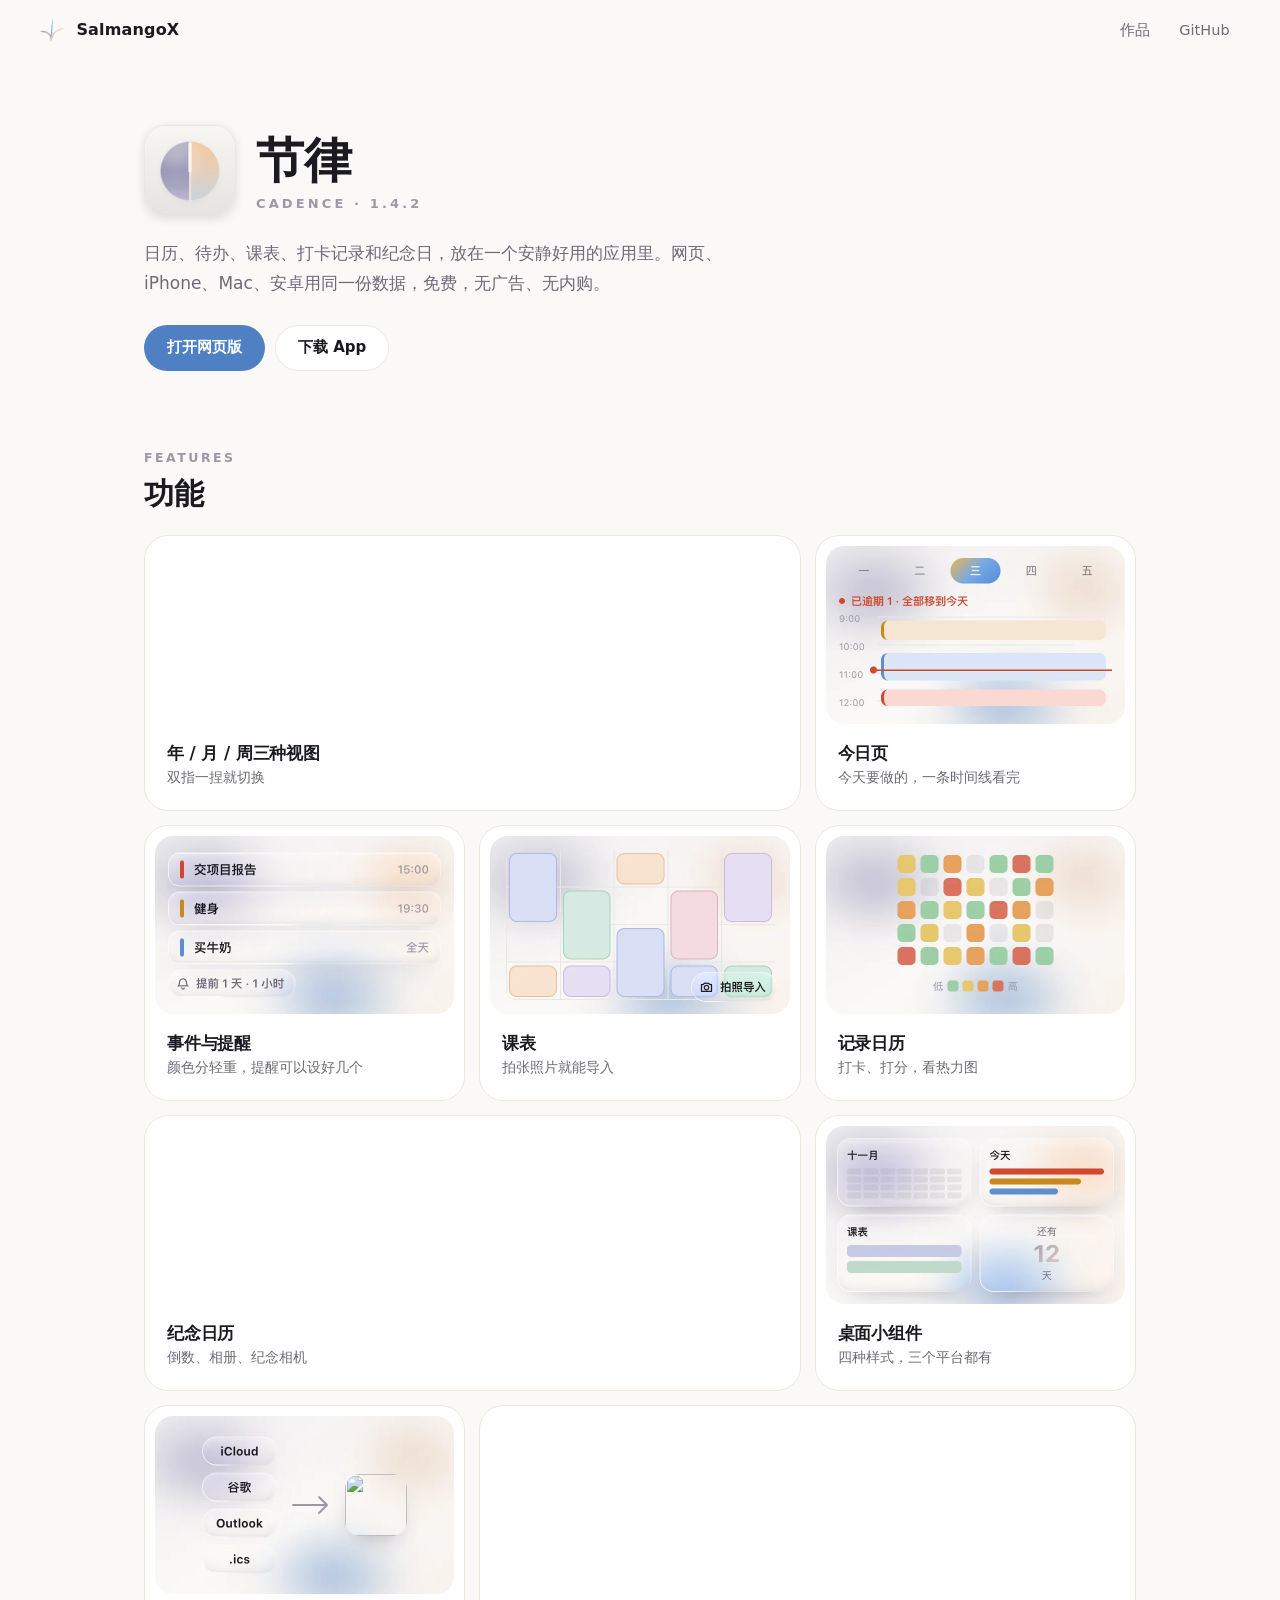
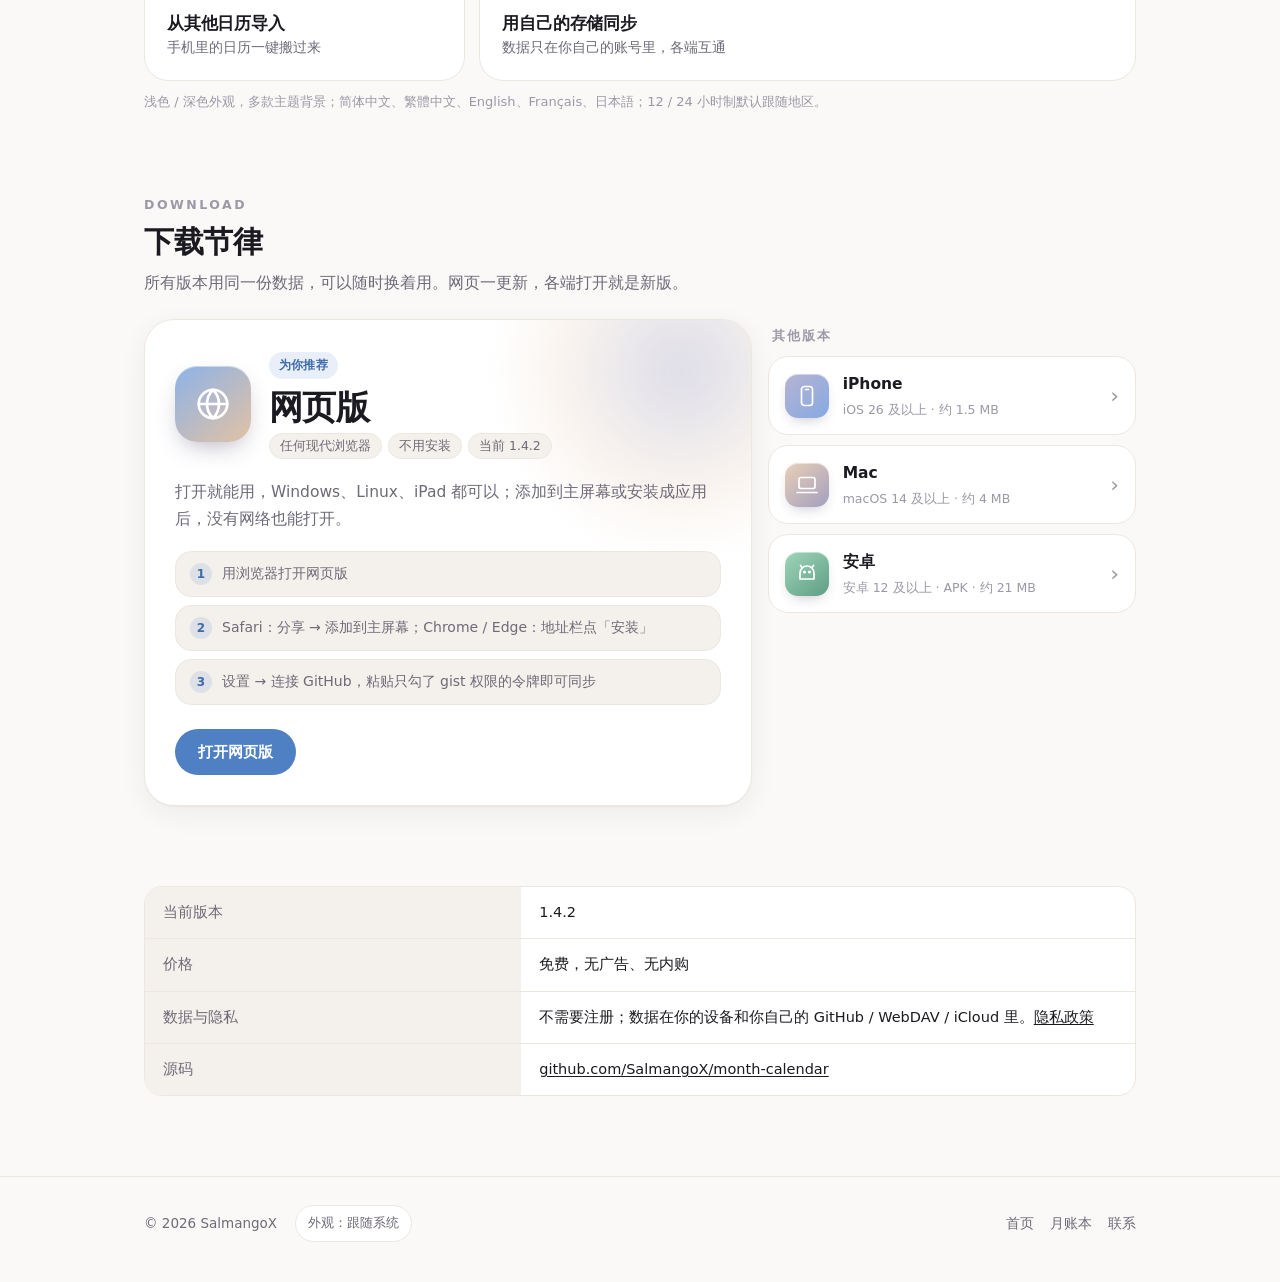
==== commit 9ed03596: "功能卡片的效果图改成渲染好的图片（浅色 / 深色、手机窄版各一张），各浏览器看到的一样；顶栏右上角的按钮在宽窗口里贴到最右边 Co-Authored-By: Claude Opus 5.5 <nore" ====
--- a/cadence.html
+++ b/cadence.html
@@ -2,7 +2,7 @@
 <html lang="zh-CN">
 <head>
 <meta charset="utf-8">
-<meta name="sx-build" content="202611070124">
+<meta name="sx-build" content="202611070131">
 <meta name="viewport" content="width=device-width,initial-scale=1,viewport-fit=cover">
 <title>节律 Cadence</title>
 <meta name="description" content="节律 Cadence：日历、待办、课表、记录和纪念日放在一个应用里。网页、iPhone、Mac、安卓四端用同一份数据。">
@@ -10,8 +10,8 @@
 <meta name="theme-color" content="#141318" media="(prefers-color-scheme: dark)">
 <link rel="apple-touch-icon" href="img/cadence.png">
 <link rel="icon" href="logo.png" type="image/png">
-<link rel="stylesheet" href="style.css?v=202611070124">
-<script src="site.js?v=202611070124"></script>
+<link rel="stylesheet" href="style.css?v=202611070131">
+<script src="site.js?v=202611070131"></script>
 </head>
 <body class="page-cadence">
 <header>
@@ -42,92 +42,47 @@
       <div class="sec-h"><div class="eyebrow">Features</div><h2>功能</h2></div>
       <div class="bento">
         <div class="feat bx w2">
-          <div class="ill ill-views" aria-hidden="true">
-            <div class="mini m-year"><b>2026</b><div class="yg"><i style="--i:0"></i><i style="--i:1"></i><i style="--i:2"></i><i style="--i:3"></i><i style="--i:4"></i><i style="--i:5"></i><i style="--i:6"></i><i style="--i:7"></i><i style="--i:8"></i><i style="--i:9"></i><i style="--i:10"></i><i style="--i:11"></i></div></div>
-            <div class="mini m-month"><b>十一月</b><div class="mg"><i class="" style="--i:0"></i><i class="" style="--i:1"></i><i class="" style="--i:2"></i><i class="p1" style="--i:3"></i><i class="" style="--i:4"></i><i class="p3" style="--i:5"></i><i class="" style="--i:6"></i><i class="" style="--i:7"></i><i class="" style="--i:8"></i><i class="p2" style="--i:9"></i><i class="p2" style="--i:10"></i><i class="p2" style="--i:11"></i><i class="" style="--i:12"></i><i class="" style="--i:13"></i><i class="" style="--i:14"></i><i class="" style="--i:15"></i><i class="p1" style="--i:16"></i><i class="" style="--i:17"></i><i class="" style="--i:18"></i><i class="p0" style="--i:19"></i><i class="" style="--i:20"></i><i class="" style="--i:21"></i><i class="" style="--i:22"></i><i class="p3" style="--i:23"></i><i class="" style="--i:24"></i><i class="p2" style="--i:25"></i><i class="" style="--i:26"></i><i class="" style="--i:27"></i><i class="" style="--i:28"></i><i class="" style="--i:29"></i><i class="p1" style="--i:30"></i><i class="" style="--i:31"></i><i class="" style="--i:32"></i><i class="" style="--i:33"></i><i class="" style="--i:34"></i></div></div>
-            <div class="mini m-week"><b>第 45 周</b><div class="wg"><i class="p1" style="--x:0;--y:1;--h:2;--i:0"></i><i class="p3" style="--x:1;--y:3;--h:2;--i:1"></i><i class="p2" style="--x:2;--y:0;--h:3;--i:2"></i><i class="p0" style="--x:3;--y:2;--h:1;--i:3"></i><i class="p1" style="--x:4;--y:4;--h:2;--i:4"></i><i class="p2" style="--x:5;--y:1;--h:2;--i:5"></i><i class="p1" style="--x:6;--y:3;--h:1;--i:6"></i></div></div>
-          </div>
+          <div class="ill ill-img" aria-hidden="true"><picture class="im-l"><source media="(max-width:560px)" srcset="img/ill/cadence-0-light-n.webp"><img src="img/ill/cadence-0-light-w.webp" alt="" loading="lazy" decoding="async"></picture><picture class="im-d"><source media="(max-width:560px)" srcset="img/ill/cadence-0-dark-n.webp"><img src="img/ill/cadence-0-dark-w.webp" alt="" loading="lazy" decoding="async"></picture></div>
           <h3>年 / 月 / 周三种视图</h3>
           <p>双指一捏就切换</p>
         </div>
         <div class="feat bx ">
-          <div class="ill ill-today" aria-hidden="true">
-            <div class="td-days"><span>一</span><span>二</span><span class="on">三</span><span>四</span><span>五</span></div>
-            <div class="td-over"><i></i>已逾期 1 · 全部移到今天</div>
-            <div class="td-line">
-              <span class="hr" style="--y:0">9:00</span><span class="hr" style="--y:1">10:00</span><span class="hr" style="--y:2">11:00</span><span class="hr" style="--y:3">12:00</span>
-              <i class="blk p2" style="--y:.15;--h:.8;--i:0"></i><i class="blk p1" style="--y:1.3;--h:1.1;--i:1"></i><i class="blk p3" style="--y:2.6;--h:.7;--i:2"></i>
-              <i class="now" style="--y:1.9"></i>
-            </div>
-          </div>
+          <div class="ill ill-img" aria-hidden="true"><picture class="im-l"><img src="img/ill/cadence-1-light-w.webp" alt="" loading="lazy" decoding="async"></picture><picture class="im-d"><img src="img/ill/cadence-1-dark-w.webp" alt="" loading="lazy" decoding="async"></picture></div>
           <h3>今日页</h3>
           <p>今天要做的，一条时间线看完</p>
         </div>
         <div class="feat bx ">
-          <div class="ill ill-ev" aria-hidden="true">
-            <div class="evr" style="--i:0"><i class="bar p3"></i><span>交项目报告</span><em>15:00</em></div>
-            <div class="evr" style="--i:1"><i class="bar p2"></i><span>健身</span><em>19:30</em></div>
-            <div class="evr" style="--i:2"><i class="bar p1"></i><span>买牛奶</span><em>全天</em></div>
-            <div class="bell"><svg viewBox="0 0 24 24" fill="none" stroke="currentColor" stroke-width="2" stroke-linecap="round"><path d="M6 10a6 6 0 0 1 12 0c0 4 1.5 5.5 2 6H4c.5-.5 2-2 2-6Z"/><path d="M10 19.5a2 2 0 0 0 4 0"/></svg>提前 1 天 · 1 小时</div>
-          </div>
+          <div class="ill ill-img" aria-hidden="true"><picture class="im-l"><img src="img/ill/cadence-2-light-w.webp" alt="" loading="lazy" decoding="async"></picture><picture class="im-d"><img src="img/ill/cadence-2-dark-w.webp" alt="" loading="lazy" decoding="async"></picture></div>
           <h3>事件与提醒</h3>
           <p>颜色分轻重，提醒可以设好几个</p>
         </div>
         <div class="feat bx ">
-          <div class="ill ill-sched" aria-hidden="true">
-            <div class="sg"><i style="--x:0;--y:0;--h:2;--c:#8C9BD8;--i:0"></i><i style="--x:2;--y:0;--h:1;--c:#E2A86E;--i:1"></i><i style="--x:1;--y:1;--h:2;--c:#7FBFA6;--i:2"></i><i style="--x:3;--y:1;--h:2;--c:#D58FA4;--i:3"></i><i style="--x:0;--y:3;--h:1;--c:#E2A86E;--i:4"></i><i style="--x:4;--y:0;--h:2;--c:#B39DDB;--i:5"></i><i style="--x:2;--y:2;--h:2;--c:#8C9BD8;--i:6"></i><i style="--x:4;--y:3;--h:1;--c:#7FBFA6;--i:7"></i><i style="--x:1;--y:3;--h:1;--c:#B39DDB;--i:8"></i><i style="--x:3;--y:3;--h:1;--c:#8C9BD8;--i:9"></i></div>
-            <div class="cam"><svg viewBox="0 0 24 24" fill="none" stroke="currentColor" stroke-width="2" stroke-linecap="round" stroke-linejoin="round"><path d="M4 8h3l1.5-2h7L17 8h3v11H4Z"/><circle cx="12" cy="13" r="3.5"/></svg>拍照导入</div>
-          </div>
+          <div class="ill ill-img" aria-hidden="true"><picture class="im-l"><img src="img/ill/cadence-3-light-w.webp" alt="" loading="lazy" decoding="async"></picture><picture class="im-d"><img src="img/ill/cadence-3-dark-w.webp" alt="" loading="lazy" decoding="async"></picture></div>
           <h3>课表</h3>
           <p>拍张照片就能导入</p>
         </div>
         <div class="feat bx ">
-          <div class="ill ill-rec" aria-hidden="true">
-            <div class="hm"><i class="l2" style="--i:0"></i><i class="l1" style="--i:1"></i><i class="l3" style="--i:2"></i><i class="l0" style="--i:3"></i><i class="l1" style="--i:4"></i><i class="l4" style="--i:5"></i><i class="l1" style="--i:6"></i><i class="l2" style="--i:7"></i><i class="l0" style="--i:8"></i><i class="l4" style="--i:9"></i><i class="l2" style="--i:10"></i><i class="l0" style="--i:11"></i><i class="l1" style="--i:12"></i><i class="l3" style="--i:13"></i><i class="l3" style="--i:14"></i><i class="l1" style="--i:15"></i><i class="l2" style="--i:16"></i><i class="l1" style="--i:17"></i><i class="l4" style="--i:18"></i><i class="l3" style="--i:19"></i><i class="l0" style="--i:20"></i><i class="l1" style="--i:21"></i><i class="l2" style="--i:22"></i><i class="l0" style="--i:23"></i><i class="l3" style="--i:24"></i><i class="l0" style="--i:25"></i><i class="l2" style="--i:26"></i><i class="l0" style="--i:27"></i><i class="l4" style="--i:28"></i><i class="l1" style="--i:29"></i><i class="l2" style="--i:30"></i><i class="l3" style="--i:31"></i><i class="l1" style="--i:32"></i><i class="l4" style="--i:33"></i><i class="l1" style="--i:34"></i></div>
-            <div class="lg"><span>低</span><i class="l1"></i><i class="l2"></i><i class="l3"></i><i class="l4"></i><span>高</span></div>
-          </div>
+          <div class="ill ill-img" aria-hidden="true"><picture class="im-l"><img src="img/ill/cadence-4-light-w.webp" alt="" loading="lazy" decoding="async"></picture><picture class="im-d"><img src="img/ill/cadence-4-dark-w.webp" alt="" loading="lazy" decoding="async"></picture></div>
           <h3>记录日历</h3>
           <p>打卡、打分，看热力图</p>
         </div>
         <div class="feat bx w2">
-          <div class="ill ill-days" aria-hidden="true">
-            <svg class="rope" viewBox="0 0 300 40" preserveAspectRatio="none"><path d="M0 8 Q150 34 300 8" fill="none" stroke="currentColor" stroke-width="1.5"/></svg>
-            <div class="film" style="--r:-4deg;--i:0"><b>12</b><span>天后 · 生日</span></div>
-            <div class="film" style="--r:3deg;--i:1"><b>365</b><span>天 · 在一起</span></div>
-            <div class="film" style="--r:-2deg;--i:2"><b>3</b><span>天后 · 旅行</span></div>
-          </div>
+          <div class="ill ill-img" aria-hidden="true"><picture class="im-l"><source media="(max-width:560px)" srcset="img/ill/cadence-5-light-n.webp"><img src="img/ill/cadence-5-light-w.webp" alt="" loading="lazy" decoding="async"></picture><picture class="im-d"><source media="(max-width:560px)" srcset="img/ill/cadence-5-dark-n.webp"><img src="img/ill/cadence-5-dark-w.webp" alt="" loading="lazy" decoding="async"></picture></div>
           <h3>纪念日历</h3>
           <p>倒数、相册、纪念相机</p>
         </div>
         <div class="feat bx ">
-          <div class="ill ill-wid" aria-hidden="true">
-            <div class="w w-m" style="--i:0"><b>十一月</b><div class="wm"><i></i><i></i><i></i><i></i><i></i><i></i><i></i><i></i><i></i><i></i><i class="d"></i><i></i><i></i><i></i><i></i><i></i><i></i><i></i><i></i><i></i><i></i><i></i><i></i><i></i><i></i><i></i><i></i><i></i></div></div>
-            <div class="w w-t" style="--i:1"><b>今天</b><i class="p3"></i><i class="p2"></i><i class="p1"></i></div>
-            <div class="w w-s" style="--i:2"><b>课表</b><i style="--c:#8C9BD8"></i><i style="--c:#7FBFA6"></i></div>
-            <div class="w w-d" style="--i:3"><span>还有</span><b>12</b><span>天</span></div>
-          </div>
+          <div class="ill ill-img" aria-hidden="true"><picture class="im-l"><img src="img/ill/cadence-6-light-w.webp" alt="" loading="lazy" decoding="async"></picture><picture class="im-d"><img src="img/ill/cadence-6-dark-w.webp" alt="" loading="lazy" decoding="async"></picture></div>
           <h3>桌面小组件</h3>
           <p>四种样式，三个平台都有</p>
         </div>
         <div class="feat bx ">
-          <div class="ill ill-imp" aria-hidden="true">
-            <div class="src"><span style="--i:0">iCloud</span><span style="--i:1">谷歌</span><span style="--i:2">Outlook</span><span style="--i:3">.ics</span></div>
-            <svg class="arr" viewBox="0 0 40 24" fill="none" stroke="currentColor" stroke-width="2" stroke-linecap="round" stroke-linejoin="round"><path d="M2 12h34M28 4l8 8-8 8"/></svg>
-            <div class="dst"><img src="img/cadence.png" alt=""></div>
-          </div>
+          <div class="ill ill-img" aria-hidden="true"><picture class="im-l"><img src="img/ill/cadence-7-light-w.webp" alt="" loading="lazy" decoding="async"></picture><picture class="im-d"><img src="img/ill/cadence-7-dark-w.webp" alt="" loading="lazy" decoding="async"></picture></div>
           <h3>从其他日历导入</h3>
           <p>手机里的日历一键搬过来</p>
         </div>
         <div class="feat bx w2">
-          <div class="ill ill-sync" aria-hidden="true">
-            <div class="sy-row">
-              <div class="sy-col"><span class="dev"><svg viewBox="0 0 24 24" fill="none" stroke="currentColor" stroke-width="1.8" stroke-linecap="round"><rect x="7" y="3" width="10" height="18" rx="2.5"/><path d="M10.5 5.8h3"/></svg></span><span class="dev"><svg viewBox="0 0 24 24" fill="none" stroke="currentColor" stroke-width="1.8" stroke-linecap="round"><path d="M5 17V11a7 7 0 0 1 14 0v6Z"/><path d="M7 5.5 5.5 3.5M17 5.5l1.5-2"/></svg></span></div>
-              <i class="sy-line"></i>
-              <div class="sy-mid"><span class="cloud"><svg viewBox="0 0 24 24" fill="none" stroke="currentColor" stroke-width="1.8" stroke-linecap="round"><path d="M6 17.5a4 4 0 0 1 .6-7.95A5.5 5.5 0 0 1 17.3 10a3.75 3.75 0 0 1 .2 7.5Z"/></svg></span><div class="tags"><span>Gist</span><span>WebDAV</span><span>iCloud</span></div></div>
-              <i class="sy-line"></i>
-              <div class="sy-col"><span class="dev"><svg viewBox="0 0 24 24" fill="none" stroke="currentColor" stroke-width="1.8" stroke-linecap="round"><rect x="4" y="5" width="16" height="11" rx="2"/><path d="M2 19h20"/></svg></span><span class="dev"><svg viewBox="0 0 24 24" fill="none" stroke="currentColor" stroke-width="1.8" stroke-linecap="round"><circle cx="12" cy="12" r="8.5"/><path d="M3.5 12h17M12 3.5c2.4 2.4 3.4 5.2 3.4 8.5s-1 6.1-3.4 8.5c-2.4-2.4-3.4-5.2-3.4-8.5s1-6.1 3.4-8.5Z"/></svg></span></div>
-            </div>
-          </div>
+          <div class="ill ill-img" aria-hidden="true"><picture class="im-l"><source media="(max-width:560px)" srcset="img/ill/cadence-8-light-n.webp"><img src="img/ill/cadence-8-light-w.webp" alt="" loading="lazy" decoding="async"></picture><picture class="im-d"><source media="(max-width:560px)" srcset="img/ill/cadence-8-dark-n.webp"><img src="img/ill/cadence-8-dark-w.webp" alt="" loading="lazy" decoding="async"></picture></div>
           <h3>用自己的存储同步</h3>
           <p>数据只在你自己的账号里，各端互通</p>
         </div>
@@ -170,7 +125,7 @@
     </div>
   </section>
 </main>
-<script src="dl.js?v=202611070124"></script>
+<script src="dl.js?v=202611070131"></script>
 
 <footer>
   <div class="wrap">
--- a/style.css
+++ b/style.css
@@ -47,6 +47,7 @@
 header{position:sticky;top:0;z-index:10;background:var(--hdr);border-bottom:1px solid var(--line);
   -webkit-backdrop-filter:saturate(1.6) blur(16px);backdrop-filter:saturate(1.6) blur(16px)}
 .bar{display:flex;align-items:center;gap:6px;height:60px}
+header .wrap.bar{max-width:none;padding:0 clamp(16px,3vw,40px)}   /* 顶栏铺满整个窗口宽度：品牌名贴左、「作品 · GitHub」贴右，宽窗口里不会缩到中间 */
 .brand{display:flex;align-items:center;gap:10px;font-weight:680;letter-spacing:.01em;margin-right:auto;padding:8px 0}
 .brand svg{width:28px;height:28px;flex:none}
 .brand img{width:28px;height:28px;flex:none;display:block}
@@ -211,7 +212,7 @@
 html.js:not(.scrolled) header{background:transparent;border-color:transparent;-webkit-backdrop-filter:none;backdrop-filter:none}
 
 /* 大标题 */
-.hero{min-height:calc(100svh - 60px);display:grid;place-items:center;padding:40px 0 90px;text-align:center;isolation:isolate}
+.hero{min-height:100svh;margin-top:-60px;display:grid;place-items:center;padding:100px 0 90px;text-align:center;isolation:isolate}   /* 往上伸到顶栏后面，背景光和顶栏连成一片，宽窗口不再出现一条深色横带 */
 .hero::before{display:none}
 .hero-in{display:flex;flex-direction:column;align-items:center}
 .aurora{position:absolute;inset:0;z-index:-1;overflow:hidden;pointer-events:none}
@@ -634,22 +635,26 @@
 :root[data-theme="dark"] .ill::before{opacity:.7}
 @media (prefers-color-scheme:dark){:root:not([data-theme="light"]) .ill::before{opacity:.7}}
 .ill .mini,.ill .evr,.ill .bell,.ill .cam,.ill .w,.ill .src span,.ill-sync .dev,.ill-sync .cloud,.ill-sync .tags span,.lx-items .it,.lx-stat .rate,.lx-books .bk:not(.top),.lx-pad .keys i,.lx-pad .amt em,.lx-off .nonet,.lx-sync .node:not(.lock) svg,.lx-sync .bk-pill,.lx-idx .eq{
-  border:1.2px solid transparent!important;
-  background:linear-gradient(160deg,rgba(255,255,255,.16),rgba(255,255,255,.03) 40%,rgba(255,255,255,.08)) padding-box,
-             conic-gradient(from 200deg,rgba(255,255,255,.25),rgba(255,255,255,.95) 40deg,rgba(255,255,255,.3) 100deg,rgba(255,255,255,.08) 180deg,rgba(255,255,255,.55) 230deg,rgba(255,255,255,.1) 290deg,rgba(255,255,255,.25)) border-box!important;
-  -webkit-backdrop-filter:blur(.6px) saturate(1.9) brightness(1.05);backdrop-filter:blur(.6px) saturate(1.9) brightness(1.05);
-  box-shadow:inset 0 10px 14px -12px rgba(255,255,255,.95),inset 0 -10px 14px -12px rgba(40,30,70,.22),inset 0 0 10px rgba(255,255,255,.18),
-             inset 2px 2px 1px -1px rgba(255,255,255,.9),inset -1px -1px 1px -1px rgba(255,255,255,.55),
+  border:0!important;
+  background:linear-gradient(160deg,rgba(255,255,255,.12),rgba(255,255,255,.02) 40%,rgba(255,255,255,.06))!important;
+  -webkit-backdrop-filter:blur(.6px) saturate(1.6);backdrop-filter:blur(.6px) saturate(1.6);
+  box-shadow:inset 0 10px 14px -12px rgba(255,255,255,.75),inset 0 -10px 14px -12px rgba(40,30,70,.2),inset 0 0 8px rgba(255,255,255,.1),
              0 12px 24px -14px rgba(30,20,60,.32)!important}
-html.lens :is(.ill .mini,.ill .w,.lx-stat .rate,.lx-books .bk:not(.top),.ill-sync .cloud){backdrop-filter:url(#sxLens) saturate(1.9) brightness(1.05)}   /* 小按钮、小标签太窄，折射会拉出金属一样的条纹，只给大一点的卡片 */
+/* 光边单独画在一圈 1.2px 的环上（用遮罩挖空中间），左上最亮、右下一点反光 */
+:where(.ill .mini,.ill .evr,.ill .bell,.ill .w,.ill .src span,.ill-sync .dev,.ill-sync .cloud,.ill-sync .tags span,.lx-items .it,.lx-stat .rate,.lx-books .bk:not(.top),.lx-pad .keys i,.lx-pad .amt em,.lx-off .nonet){position:relative}
+:is(.ill .mini,.ill .evr,.ill .bell,.ill .cam,.ill .w,.ill .src span,.ill-sync .dev,.ill-sync .cloud,.ill-sync .tags span,.lx-items .it,.lx-stat .rate,.lx-books .bk:not(.top),.lx-pad .keys i,.lx-pad .amt em,.lx-off .nonet,.lx-sync .bk-pill,.lx-idx .eq)::after{
+  content:"";position:absolute;inset:0;border-radius:inherit;padding:1.2px;pointer-events:none;
+  background:conic-gradient(from 200deg,rgba(255,255,255,.25),rgba(255,255,255,.95) 40deg,rgba(255,255,255,.3) 100deg,rgba(255,255,255,.08) 180deg,rgba(255,255,255,.55) 230deg,rgba(255,255,255,.1) 290deg,rgba(255,255,255,.25));
+  -webkit-mask:linear-gradient(#000 0 0) content-box,linear-gradient(#000 0 0);-webkit-mask-composite:xor;mask:linear-gradient(#000 0 0) content-box exclude,linear-gradient(#000 0 0)}
+html.lens :is(.ill .w,.lx-stat .rate,.lx-books .bk:not(.top),.ill-sync .cloud){backdrop-filter:url(#sxLens) saturate(1.6)}   /* 小按钮、小标签太窄，折射会拉出金属一样的条纹，只给大一点的卡片 */
 :root[data-theme="dark"] :is(.ill .mini,.ill .evr,.ill .bell,.ill .cam,.ill .w,.ill .src span,.ill-sync .dev,.ill-sync .cloud,.ill-sync .tags span,.lx-items .it,.lx-stat .rate,.lx-books .bk:not(.top),.lx-pad .keys i,.lx-pad .amt em,.lx-off .nonet,.lx-sync .node:not(.lock) svg,.lx-sync .bk-pill,.lx-idx .eq){
-  background:linear-gradient(160deg,rgba(255,255,255,.07),rgba(255,255,255,.01) 40%,rgba(255,255,255,.03)) padding-box,
-             conic-gradient(from 200deg,rgba(255,255,255,.04),rgba(255,255,255,.38) 40deg,rgba(255,255,255,.06) 100deg,transparent 180deg,rgba(255,255,255,.18) 230deg,transparent 290deg,rgba(255,255,255,.04)) border-box!important;
+  background:linear-gradient(160deg,rgba(255,255,255,.07),rgba(255,255,255,.01) 40%,rgba(255,255,255,.03))!important;
   box-shadow:inset 0 10px 14px -12px rgba(255,255,255,.3),inset 0 -10px 14px -12px rgba(0,0,0,.45),inset 2px 2px 1px -1px rgba(255,255,255,.35),0 12px 26px -14px rgba(0,0,0,.6)!important}
 @media (prefers-color-scheme:dark){:root:not([data-theme="light"]) :is(.ill .mini,.ill .evr,.ill .bell,.ill .cam,.ill .w,.ill .src span,.ill-sync .dev,.ill-sync .cloud,.ill-sync .tags span,.lx-items .it,.lx-stat .rate,.lx-books .bk:not(.top),.lx-pad .keys i,.lx-pad .amt em,.lx-off .nonet,.lx-sync .node:not(.lock) svg,.lx-sync .bk-pill,.lx-idx .eq){
-  background:linear-gradient(160deg,rgba(255,255,255,.07),rgba(255,255,255,.01) 40%,rgba(255,255,255,.03)) padding-box,
-             conic-gradient(from 200deg,rgba(255,255,255,.04),rgba(255,255,255,.38) 40deg,rgba(255,255,255,.06) 100deg,transparent 180deg,rgba(255,255,255,.18) 230deg,transparent 290deg,rgba(255,255,255,.04)) border-box!important;
+  background:linear-gradient(160deg,rgba(255,255,255,.07),rgba(255,255,255,.01) 40%,rgba(255,255,255,.03))!important;
   box-shadow:inset 0 10px 14px -12px rgba(255,255,255,.3),inset 0 -10px 14px -12px rgba(0,0,0,.45),inset 2px 2px 1px -1px rgba(255,255,255,.35),0 12px 26px -14px rgba(0,0,0,.6)!important}}
+:root[data-theme="dark"] :is(.ill .mini,.ill .evr,.ill .bell,.ill .cam,.ill .w,.ill .src span,.ill-sync .dev,.ill-sync .cloud,.ill-sync .tags span,.lx-items .it,.lx-stat .rate,.lx-books .bk:not(.top),.lx-pad .keys i,.lx-pad .amt em,.lx-off .nonet,.lx-sync .bk-pill,.lx-idx .eq)::after{opacity:.4}
+@media (prefers-color-scheme:dark){:root:not([data-theme="light"]) :is(.ill .mini,.ill .evr,.ill .bell,.ill .cam,.ill .w,.ill .src span,.ill-sync .dev,.ill-sync .cloud,.ill-sync .tags span,.lx-items .it,.lx-stat .rate,.lx-books .bk:not(.top),.lx-pad .keys i,.lx-pad .amt em,.lx-off .nonet,.lx-sync .bk-pill,.lx-idx .eq)::after{opacity:.4}}
 /* 玻璃卡片里原来的灰底格子也换成半透明，透出后面的光 */
 .ill .yg i,.ill .mg i,.ill .wm i,.ill .hm i{background:rgba(127,127,140,.14)}
 .ill .wg{background:repeating-linear-gradient(90deg,rgba(127,127,140,.12) 0 calc(100%/7 - 3px),transparent 0 calc(100%/7))}
@@ -659,6 +664,17 @@
   -webkit-backdrop-filter:blur(.6px) saturate(1.6);backdrop-filter:blur(.6px) saturate(1.6);
   box-shadow:inset 0 1px 0 rgba(255,255,255,.28),0 14px 28px -14px rgba(10,40,30,.55)!important}
 
+/* 示意图是渲染好的图片（tools/render.py 生成）：浅色 / 深色各一张，跟着外观切换；宽卡片在手机上换成窄图 */
+.ill.ill-img{background:none}
+.ill.ill-img::before{display:none}
+.ill-img picture,.ill-img img{display:block;width:100%;height:100%}
+.ill-img img{object-fit:cover;transition:opacity .7s var(--ease),transform .7s var(--ease)}
+.ill-img .im-d{display:none}
+:root[data-theme="dark"] .ill-img .im-l{display:none}
+:root[data-theme="dark"] .ill-img .im-d{display:block}
+@media (prefers-color-scheme:dark){:root:not([data-theme="light"]) .ill-img .im-l{display:none}:root:not([data-theme="light"]) .ill-img .im-d{display:block}}
+html.js .bx.reveal:not(.in) .ill-img img{opacity:0;transform:scale(.97)}
+
 /* 复制邮箱的提示 */
 .mail-toast{position:fixed;left:50%;bottom:calc(20px + env(safe-area-inset-bottom));z-index:50;transform:translate(-50%,24px);opacity:0;
   display:flex;align-items:center;gap:12px;flex-wrap:wrap;justify-content:center;max-width:calc(100% - 32px);
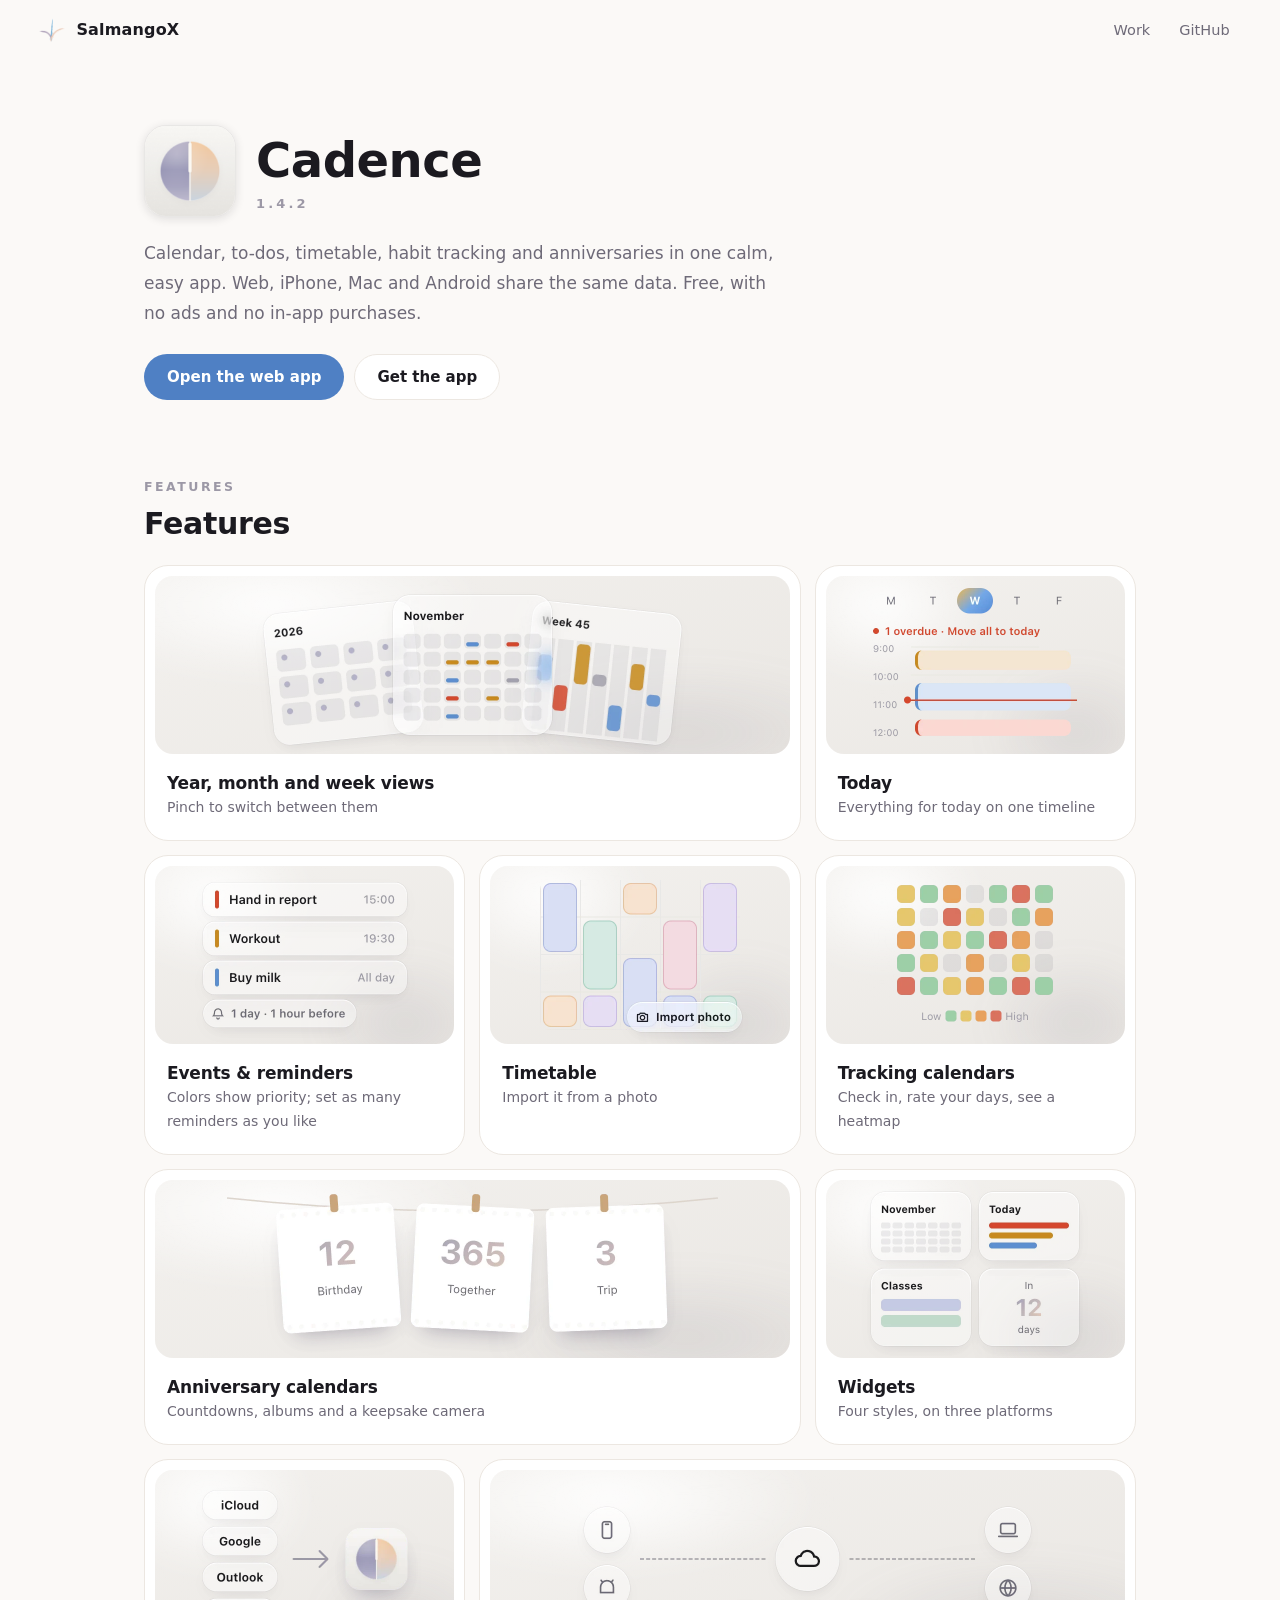
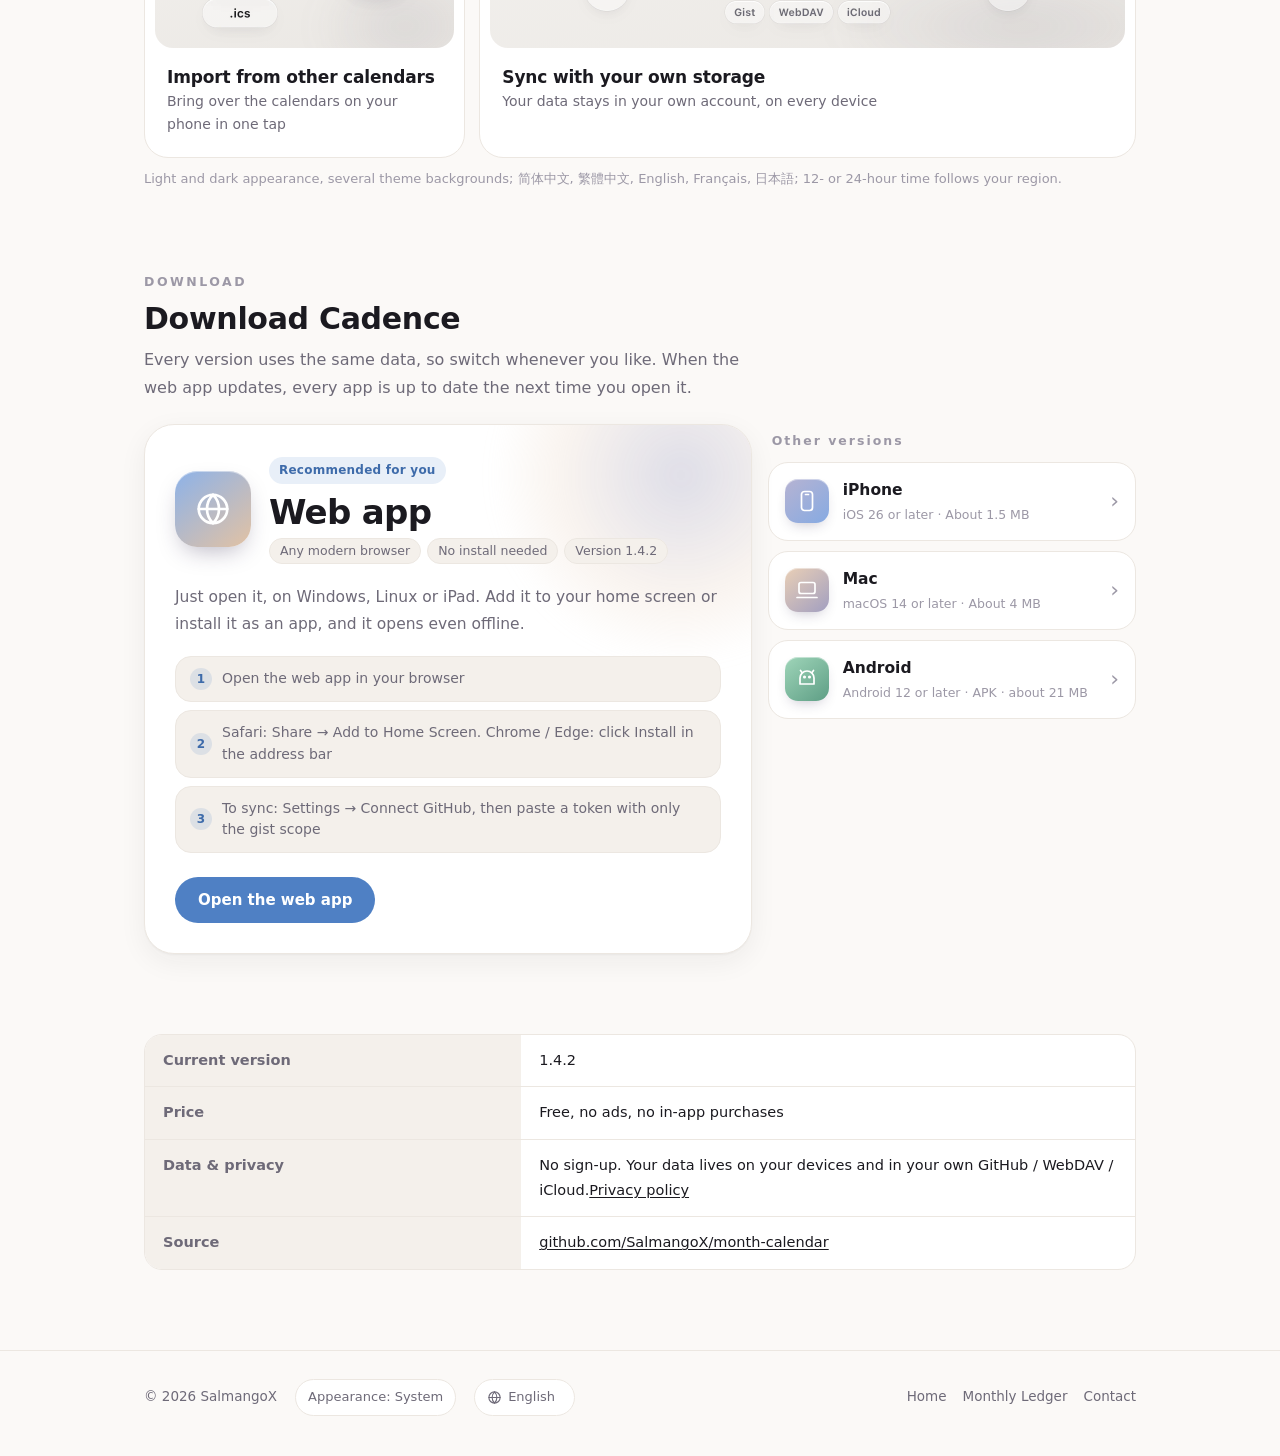
==== commit 3a37357b: "网站加繁體中文、English、Français、日本語（按系统语言自动选，页脚可换）；效果图按语言分别渲染，只渲染前景、按手机 / 平板 / 电脑三档宽度出图，任何窗口宽度都不裁到；玻璃去掉大片内发" ====
--- a/cadence.html
+++ b/cadence.html
@@ -2,7 +2,7 @@
 <html lang="zh-CN">
 <head>
 <meta charset="utf-8">
-<meta name="sx-build" content="202611070131">
+<meta name="sx-build" content="202611070154">
 <meta name="viewport" content="width=device-width,initial-scale=1,viewport-fit=cover">
 <title>节律 Cadence</title>
 <meta name="description" content="节律 Cadence：日历、待办、课表、记录和纪念日放在一个应用里。网页、iPhone、Mac、安卓四端用同一份数据。">
@@ -10,8 +10,9 @@
 <meta name="theme-color" content="#141318" media="(prefers-color-scheme: dark)">
 <link rel="apple-touch-icon" href="img/cadence.png">
 <link rel="icon" href="logo.png" type="image/png">
-<link rel="stylesheet" href="style.css?v=202611070131">
-<script src="site.js?v=202611070131"></script>
+<link rel="stylesheet" href="style.css?v=202611070154">
+<script src="i18n.js?v=202611070154"></script>
+<script src="site.js?v=202611070154"></script>
 </head>
 <body class="page-cadence">
 <header>
@@ -42,47 +43,47 @@
       <div class="sec-h"><div class="eyebrow">Features</div><h2>功能</h2></div>
       <div class="bento">
         <div class="feat bx w2">
-          <div class="ill ill-img" aria-hidden="true"><picture class="im-l"><source media="(max-width:560px)" srcset="img/ill/cadence-0-light-n.webp"><img src="img/ill/cadence-0-light-w.webp" alt="" loading="lazy" decoding="async"></picture><picture class="im-d"><source media="(max-width:560px)" srcset="img/ill/cadence-0-dark-n.webp"><img src="img/ill/cadence-0-dark-w.webp" alt="" loading="lazy" decoding="async"></picture></div>
+          <div class="ill ill-img" aria-hidden="true"><picture class="im-l"><source media="(max-width:560px)" srcset="img/ill/cadence-0-s-light-p.webp 2x"><img srcset="img/ill/cadence-0-s-light-d.webp 2x" src="img/ill/cadence-0-s-light-d.webp" alt="" loading="lazy" decoding="async"></picture><picture class="im-d"><source media="(max-width:560px)" srcset="img/ill/cadence-0-s-dark-p.webp 2x"><img srcset="img/ill/cadence-0-s-dark-d.webp 2x" src="img/ill/cadence-0-s-dark-d.webp" alt="" loading="lazy" decoding="async"></picture></div>
           <h3>年 / 月 / 周三种视图</h3>
           <p>双指一捏就切换</p>
         </div>
         <div class="feat bx ">
-          <div class="ill ill-img" aria-hidden="true"><picture class="im-l"><img src="img/ill/cadence-1-light-w.webp" alt="" loading="lazy" decoding="async"></picture><picture class="im-d"><img src="img/ill/cadence-1-dark-w.webp" alt="" loading="lazy" decoding="async"></picture></div>
+          <div class="ill ill-img" aria-hidden="true"><picture class="im-l"><source media="(max-width:560px)" srcset="img/ill/cadence-1-s-light-p.webp 2x"><img srcset="img/ill/cadence-1-s-light-d.webp 2x" src="img/ill/cadence-1-s-light-d.webp" alt="" loading="lazy" decoding="async"></picture><picture class="im-d"><source media="(max-width:560px)" srcset="img/ill/cadence-1-s-dark-p.webp 2x"><img srcset="img/ill/cadence-1-s-dark-d.webp 2x" src="img/ill/cadence-1-s-dark-d.webp" alt="" loading="lazy" decoding="async"></picture></div>
           <h3>今日页</h3>
           <p>今天要做的，一条时间线看完</p>
         </div>
         <div class="feat bx ">
-          <div class="ill ill-img" aria-hidden="true"><picture class="im-l"><img src="img/ill/cadence-2-light-w.webp" alt="" loading="lazy" decoding="async"></picture><picture class="im-d"><img src="img/ill/cadence-2-dark-w.webp" alt="" loading="lazy" decoding="async"></picture></div>
+          <div class="ill ill-img" aria-hidden="true"><picture class="im-l"><source media="(max-width:560px)" srcset="img/ill/cadence-2-s-light-p.webp 2x"><img srcset="img/ill/cadence-2-s-light-d.webp 2x" src="img/ill/cadence-2-s-light-d.webp" alt="" loading="lazy" decoding="async"></picture><picture class="im-d"><source media="(max-width:560px)" srcset="img/ill/cadence-2-s-dark-p.webp 2x"><img srcset="img/ill/cadence-2-s-dark-d.webp 2x" src="img/ill/cadence-2-s-dark-d.webp" alt="" loading="lazy" decoding="async"></picture></div>
           <h3>事件与提醒</h3>
           <p>颜色分轻重，提醒可以设好几个</p>
         </div>
         <div class="feat bx ">
-          <div class="ill ill-img" aria-hidden="true"><picture class="im-l"><img src="img/ill/cadence-3-light-w.webp" alt="" loading="lazy" decoding="async"></picture><picture class="im-d"><img src="img/ill/cadence-3-dark-w.webp" alt="" loading="lazy" decoding="async"></picture></div>
+          <div class="ill ill-img" aria-hidden="true"><picture class="im-l"><source media="(max-width:560px)" srcset="img/ill/cadence-3-s-light-p.webp 2x"><img srcset="img/ill/cadence-3-s-light-d.webp 2x" src="img/ill/cadence-3-s-light-d.webp" alt="" loading="lazy" decoding="async"></picture><picture class="im-d"><source media="(max-width:560px)" srcset="img/ill/cadence-3-s-dark-p.webp 2x"><img srcset="img/ill/cadence-3-s-dark-d.webp 2x" src="img/ill/cadence-3-s-dark-d.webp" alt="" loading="lazy" decoding="async"></picture></div>
           <h3>课表</h3>
           <p>拍张照片就能导入</p>
         </div>
         <div class="feat bx ">
-          <div class="ill ill-img" aria-hidden="true"><picture class="im-l"><img src="img/ill/cadence-4-light-w.webp" alt="" loading="lazy" decoding="async"></picture><picture class="im-d"><img src="img/ill/cadence-4-dark-w.webp" alt="" loading="lazy" decoding="async"></picture></div>
+          <div class="ill ill-img" aria-hidden="true"><picture class="im-l"><source media="(max-width:560px)" srcset="img/ill/cadence-4-s-light-p.webp 2x"><img srcset="img/ill/cadence-4-s-light-d.webp 2x" src="img/ill/cadence-4-s-light-d.webp" alt="" loading="lazy" decoding="async"></picture><picture class="im-d"><source media="(max-width:560px)" srcset="img/ill/cadence-4-s-dark-p.webp 2x"><img srcset="img/ill/cadence-4-s-dark-d.webp 2x" src="img/ill/cadence-4-s-dark-d.webp" alt="" loading="lazy" decoding="async"></picture></div>
           <h3>记录日历</h3>
           <p>打卡、打分，看热力图</p>
         </div>
         <div class="feat bx w2">
-          <div class="ill ill-img" aria-hidden="true"><picture class="im-l"><source media="(max-width:560px)" srcset="img/ill/cadence-5-light-n.webp"><img src="img/ill/cadence-5-light-w.webp" alt="" loading="lazy" decoding="async"></picture><picture class="im-d"><source media="(max-width:560px)" srcset="img/ill/cadence-5-dark-n.webp"><img src="img/ill/cadence-5-dark-w.webp" alt="" loading="lazy" decoding="async"></picture></div>
+          <div class="ill ill-img" aria-hidden="true"><picture class="im-l"><source media="(max-width:560px)" srcset="img/ill/cadence-5-s-light-p.webp 2x"><img srcset="img/ill/cadence-5-s-light-d.webp 2x" src="img/ill/cadence-5-s-light-d.webp" alt="" loading="lazy" decoding="async"></picture><picture class="im-d"><source media="(max-width:560px)" srcset="img/ill/cadence-5-s-dark-p.webp 2x"><img srcset="img/ill/cadence-5-s-dark-d.webp 2x" src="img/ill/cadence-5-s-dark-d.webp" alt="" loading="lazy" decoding="async"></picture></div>
           <h3>纪念日历</h3>
           <p>倒数、相册、纪念相机</p>
         </div>
         <div class="feat bx ">
-          <div class="ill ill-img" aria-hidden="true"><picture class="im-l"><img src="img/ill/cadence-6-light-w.webp" alt="" loading="lazy" decoding="async"></picture><picture class="im-d"><img src="img/ill/cadence-6-dark-w.webp" alt="" loading="lazy" decoding="async"></picture></div>
+          <div class="ill ill-img" aria-hidden="true"><picture class="im-l"><source media="(max-width:560px)" srcset="img/ill/cadence-6-s-light-p.webp 2x"><img srcset="img/ill/cadence-6-s-light-d.webp 2x" src="img/ill/cadence-6-s-light-d.webp" alt="" loading="lazy" decoding="async"></picture><picture class="im-d"><source media="(max-width:560px)" srcset="img/ill/cadence-6-s-dark-p.webp 2x"><img srcset="img/ill/cadence-6-s-dark-d.webp 2x" src="img/ill/cadence-6-s-dark-d.webp" alt="" loading="lazy" decoding="async"></picture></div>
           <h3>桌面小组件</h3>
           <p>四种样式，三个平台都有</p>
         </div>
         <div class="feat bx ">
-          <div class="ill ill-img" aria-hidden="true"><picture class="im-l"><img src="img/ill/cadence-7-light-w.webp" alt="" loading="lazy" decoding="async"></picture><picture class="im-d"><img src="img/ill/cadence-7-dark-w.webp" alt="" loading="lazy" decoding="async"></picture></div>
+          <div class="ill ill-img" aria-hidden="true"><picture class="im-l"><source media="(max-width:560px)" srcset="img/ill/cadence-7-s-light-p.webp 2x"><img srcset="img/ill/cadence-7-s-light-d.webp 2x" src="img/ill/cadence-7-s-light-d.webp" alt="" loading="lazy" decoding="async"></picture><picture class="im-d"><source media="(max-width:560px)" srcset="img/ill/cadence-7-s-dark-p.webp 2x"><img srcset="img/ill/cadence-7-s-dark-d.webp 2x" src="img/ill/cadence-7-s-dark-d.webp" alt="" loading="lazy" decoding="async"></picture></div>
           <h3>从其他日历导入</h3>
           <p>手机里的日历一键搬过来</p>
         </div>
         <div class="feat bx w2">
-          <div class="ill ill-img" aria-hidden="true"><picture class="im-l"><source media="(max-width:560px)" srcset="img/ill/cadence-8-light-n.webp"><img src="img/ill/cadence-8-light-w.webp" alt="" loading="lazy" decoding="async"></picture><picture class="im-d"><source media="(max-width:560px)" srcset="img/ill/cadence-8-dark-n.webp"><img src="img/ill/cadence-8-dark-w.webp" alt="" loading="lazy" decoding="async"></picture></div>
+          <div class="ill ill-img" aria-hidden="true"><picture class="im-l"><source media="(max-width:560px)" srcset="img/ill/cadence-8-s-light-p.webp 2x"><img srcset="img/ill/cadence-8-s-light-d.webp 2x" src="img/ill/cadence-8-s-light-d.webp" alt="" loading="lazy" decoding="async"></picture><picture class="im-d"><source media="(max-width:560px)" srcset="img/ill/cadence-8-s-dark-p.webp 2x"><img srcset="img/ill/cadence-8-s-dark-d.webp 2x" src="img/ill/cadence-8-s-dark-d.webp" alt="" loading="lazy" decoding="async"></picture></div>
           <h3>用自己的存储同步</h3>
           <p>数据只在你自己的账号里，各端互通</p>
         </div>
@@ -125,7 +126,7 @@
     </div>
   </section>
 </main>
-<script src="dl.js?v=202611070131"></script>
+<script src="dl.js?v=202611070154"></script>
 
 <footer>
   <div class="wrap">
--- a/style.css
+++ b/style.css
@@ -34,6 +34,9 @@
 body{margin:0;background:var(--bg);color:var(--ink);font-size:16px;line-height:1.75;
   font-family:-apple-system,BlinkMacSystemFont,"SF Pro Text","PingFang SC","Hiragino Sans GB","Microsoft YaHei",system-ui,sans-serif;
   -webkit-font-smoothing:antialiased;text-rendering:optimizeLegibility}
+/* 繁体、日文用各自地区的字形 */
+:root[lang="zh-Hant"] body{font-family:-apple-system,BlinkMacSystemFont,"SF Pro Text","PingFang TC","Microsoft JhengHei",system-ui,sans-serif}
+:root[lang="ja"] body{font-family:-apple-system,BlinkMacSystemFont,"SF Pro Text","Hiragino Sans","Hiragino Kaku Gothic ProN","Yu Gothic UI","Meiryo",system-ui,sans-serif}
 a{color:inherit;text-decoration:none}
 h1,h2,h3,p{margin:0}
 h1,h2,h3{line-height:1.3;letter-spacing:-.01em}
@@ -201,6 +204,13 @@
 .theme{appearance:none;border:1px solid var(--line);background:var(--card);color:var(--sub);border-radius:999px;
   font:inherit;font-size:13px;padding:6px 12px;cursor:pointer;min-height:34px}
 .theme:hover{color:var(--ink);border-color:var(--line2)}
+/* 语言下拉：和外观按钮一样的胶囊，原生下拉藏在里面 */
+.theme.lang{position:relative;display:inline-flex;align-items:center;gap:6px;padding:0 12px}
+.theme.lang svg{width:15px;height:15px;flex:none}
+.theme.lang select{appearance:none;-webkit-appearance:none;border:0;background:none;color:inherit;font:inherit;font-size:13px;padding:6px 0;cursor:pointer;outline:none}
+.theme.lang:focus-within{border-color:var(--line2);color:var(--ink)}
+/* 英 / 法 / 日的产品名就是 Cadence，标题后面不再重复一遍 */
+:root:is([data-lang="en"],[data-lang="fr"],[data-lang="ja"]) .show h2 .en{display:none}
 .pcard .chips{margin-top:18px}
 .hero h1{margin-bottom:0}
 
@@ -583,8 +593,9 @@
 /* 多账本 */
 .lx-books{display:grid;place-items:center}
 .lx-books .bk{grid-area:1/1;width:150px;height:96px;border-radius:16px;padding:12px 14px;background:var(--card);border:1px solid var(--line);
-  transform:translateX(var(--x)) rotate(var(--r));box-shadow:0 10px 20px -12px rgba(10,40,30,.35)}
+  transform:translate(var(--x),var(--y,0)) rotate(var(--r));box-shadow:0 10px 20px -12px rgba(10,40,30,.35)}
 .lx-books .bk b{font-size:13px}
+.lx-books .bk:nth-child(2){text-align:right}   /* 后面两张的名字各露在左右两边，别被前面那张盖住（外语的词更长） */
 .lx-books .bk.top{background:var(--lx-ink);color:#EDF3F0;border-color:transparent;display:flex;flex-direction:column}
 .lx-books .bk.top span{font-size:10.5px;opacity:.7;margin-top:auto}
 .lx-books .bk.top em{font-style:normal;font-size:22px;font-weight:700;font-family:"Noto Serif SC","Songti SC",serif}
@@ -599,7 +610,7 @@
 .lx-pad{padding:10px 16px;display:flex;flex-direction:column;gap:6px}
 .lx-pad .amt{display:flex;align-items:baseline;gap:4px;font-size:20px;font-weight:700;font-family:"Noto Serif SC","Songti SC",serif}
 .lx-pad .amt span{font-size:14px;opacity:.7}
-.lx-pad .amt em{margin-left:auto;font-style:normal;font-family:inherit;font-size:11px;font-weight:650;background:color-mix(in oklab,var(--lx-gold) 25%,var(--card));border-radius:99px;padding:3px 10px}
+.lx-pad .amt em{margin-left:auto;font-style:normal;font-family:-apple-system,BlinkMacSystemFont,system-ui,sans-serif;font-size:11px;font-weight:650;background:color-mix(in oklab,var(--lx-gold) 25%,var(--card));border-radius:99px;padding:3px 10px}
 .lx-pad .keys{display:grid;grid-template-columns:repeat(3,1fr);gap:4px}
 .lx-pad .keys i{font-style:normal;text-align:center;font-size:13px;font-weight:600;background:var(--card);border:1px solid var(--line);border-radius:8px;padding:1px 0;line-height:22px}
 /* 离线 */
@@ -614,7 +625,7 @@
 .lx-sync .node svg{width:50px;height:50px;padding:12px;border-radius:50%;background:var(--card);border:1px solid var(--line);color:var(--ink);box-shadow:var(--shadow)}
 .lx-sync .lock svg{background:var(--lx-ink);color:var(--lx-gold);border-color:transparent}
 .lx-sync .dash{flex:1;max-width:120px;height:0;border-top:2px dashed var(--line2);margin-bottom:22px}
-.lx-sync .bk-pill{position:absolute;right:14px;bottom:12px;font-size:11px;font-weight:650;color:var(--sub);background:var(--card);border:1px solid var(--line);border-radius:99px;padding:3px 10px}
+.lx-sync .bk-pill{position:absolute;right:14px;bottom:12px;white-space:nowrap;font-size:11px;font-weight:650;color:var(--sub);background:var(--card);border:1px solid var(--line);border-radius:99px;padding:3px 10px}
 @media (max-width:560px){.lx-sync .bk-pill{right:auto;left:50%;transform:translateX(-50%);bottom:8px}.lx-sync .node span{font-size:11px}.lx-sync{padding-bottom:16px}}
 
 /* 示意图里的卡片是透明液态玻璃（不是毛玻璃）：中间清透、几乎不模糊，后面的色块清清楚楚；上沿内亮光、下沿内阴影显出玻璃的厚度；
@@ -634,27 +645,24 @@
              radial-gradient(30% 36% at 55% 85%,color-mix(in oklab,var(--lx-exp) 35%,transparent),transparent 70%)}
 :root[data-theme="dark"] .ill::before{opacity:.7}
 @media (prefers-color-scheme:dark){:root:not([data-theme="light"]) .ill::before{opacity:.7}}
+/* 玻璃：清透、轻微模糊，只有一圈很细的光边（上沿亮、往下渐隐）和一层很淡的投影；不画大片内发光，不做折射 */
 .ill .mini,.ill .evr,.ill .bell,.ill .cam,.ill .w,.ill .src span,.ill-sync .dev,.ill-sync .cloud,.ill-sync .tags span,.lx-items .it,.lx-stat .rate,.lx-books .bk:not(.top),.lx-pad .keys i,.lx-pad .amt em,.lx-off .nonet,.lx-sync .node:not(.lock) svg,.lx-sync .bk-pill,.lx-idx .eq{
   border:0!important;
-  background:linear-gradient(160deg,rgba(255,255,255,.12),rgba(255,255,255,.02) 40%,rgba(255,255,255,.06))!important;
-  -webkit-backdrop-filter:blur(.6px) saturate(1.6);backdrop-filter:blur(.6px) saturate(1.6);
-  box-shadow:inset 0 10px 14px -12px rgba(255,255,255,.75),inset 0 -10px 14px -12px rgba(40,30,70,.2),inset 0 0 8px rgba(255,255,255,.1),
-             0 12px 24px -14px rgba(30,20,60,.32)!important}
-/* 光边单独画在一圈 1.2px 的环上（用遮罩挖空中间），左上最亮、右下一点反光 */
-:where(.ill .mini,.ill .evr,.ill .bell,.ill .w,.ill .src span,.ill-sync .dev,.ill-sync .cloud,.ill-sync .tags span,.lx-items .it,.lx-stat .rate,.lx-books .bk:not(.top),.lx-pad .keys i,.lx-pad .amt em,.lx-off .nonet){position:relative}
-:is(.ill .mini,.ill .evr,.ill .bell,.ill .cam,.ill .w,.ill .src span,.ill-sync .dev,.ill-sync .cloud,.ill-sync .tags span,.lx-items .it,.lx-stat .rate,.lx-books .bk:not(.top),.lx-pad .keys i,.lx-pad .amt em,.lx-off .nonet,.lx-sync .bk-pill,.lx-idx .eq)::after{
-  content:"";position:absolute;inset:0;border-radius:inherit;padding:1.2px;pointer-events:none;
-  background:conic-gradient(from 200deg,rgba(255,255,255,.25),rgba(255,255,255,.95) 40deg,rgba(255,255,255,.3) 100deg,rgba(255,255,255,.08) 180deg,rgba(255,255,255,.55) 230deg,rgba(255,255,255,.1) 290deg,rgba(255,255,255,.25));
+  background:rgba(255,255,255,.42)!important;
+  -webkit-backdrop-filter:blur(6px) saturate(1.2);backdrop-filter:blur(6px) saturate(1.2);
+  box-shadow:0 0 0 .5px rgba(40,36,50,.08),0 6px 16px -8px rgba(40,36,50,.16)!important}
+/* 光边要定位在元素上；本来就是绝对定位的（相机键、备份胶囊）别改成 relative */
+:where(.ill .mini,.ill .evr,.ill .bell,.ill .w,.ill .src span,.ill-sync .dev,.ill-sync .cloud,.ill-sync .tags span,.lx-items .it,.lx-stat .rate,.lx-books .bk:not(.top),.lx-pad .keys i,.lx-pad .amt em,.lx-off .nonet,.lx-idx .eq){position:relative}
+:is(.ill .mini,.ill .evr,.ill .bell,.ill .cam,.ill .w,.ill .src span,.ill-sync .dev,.ill-sync .cloud,.ill-sync .tags span,.lx-items .it,.lx-stat .rate,.lx-books .bk:not(.top),.lx-pad .keys i,.lx-pad .amt em,.lx-off .nonet,.lx-sync .node:not(.lock) svg,.lx-sync .bk-pill,.lx-idx .eq)::after{
+  content:"";position:absolute;inset:0;border-radius:inherit;padding:1px;pointer-events:none;
+  background:linear-gradient(180deg,rgba(255,255,255,.95),rgba(255,255,255,.35) 35%,rgba(255,255,255,0) 65%,rgba(255,255,255,.25));
   -webkit-mask:linear-gradient(#000 0 0) content-box,linear-gradient(#000 0 0);-webkit-mask-composite:xor;mask:linear-gradient(#000 0 0) content-box exclude,linear-gradient(#000 0 0)}
-html.lens :is(.ill .w,.lx-stat .rate,.lx-books .bk:not(.top),.ill-sync .cloud){backdrop-filter:url(#sxLens) saturate(1.6)}   /* 小按钮、小标签太窄，折射会拉出金属一样的条纹，只给大一点的卡片 */
 :root[data-theme="dark"] :is(.ill .mini,.ill .evr,.ill .bell,.ill .cam,.ill .w,.ill .src span,.ill-sync .dev,.ill-sync .cloud,.ill-sync .tags span,.lx-items .it,.lx-stat .rate,.lx-books .bk:not(.top),.lx-pad .keys i,.lx-pad .amt em,.lx-off .nonet,.lx-sync .node:not(.lock) svg,.lx-sync .bk-pill,.lx-idx .eq){
-  background:linear-gradient(160deg,rgba(255,255,255,.07),rgba(255,255,255,.01) 40%,rgba(255,255,255,.03))!important;
-  box-shadow:inset 0 10px 14px -12px rgba(255,255,255,.3),inset 0 -10px 14px -12px rgba(0,0,0,.45),inset 2px 2px 1px -1px rgba(255,255,255,.35),0 12px 26px -14px rgba(0,0,0,.6)!important}
+  background:rgba(255,255,255,.055)!important;box-shadow:0 0 0 .5px rgba(0,0,0,.3),0 8px 20px -10px rgba(0,0,0,.5)!important}
 @media (prefers-color-scheme:dark){:root:not([data-theme="light"]) :is(.ill .mini,.ill .evr,.ill .bell,.ill .cam,.ill .w,.ill .src span,.ill-sync .dev,.ill-sync .cloud,.ill-sync .tags span,.lx-items .it,.lx-stat .rate,.lx-books .bk:not(.top),.lx-pad .keys i,.lx-pad .amt em,.lx-off .nonet,.lx-sync .node:not(.lock) svg,.lx-sync .bk-pill,.lx-idx .eq){
-  background:linear-gradient(160deg,rgba(255,255,255,.07),rgba(255,255,255,.01) 40%,rgba(255,255,255,.03))!important;
-  box-shadow:inset 0 10px 14px -12px rgba(255,255,255,.3),inset 0 -10px 14px -12px rgba(0,0,0,.45),inset 2px 2px 1px -1px rgba(255,255,255,.35),0 12px 26px -14px rgba(0,0,0,.6)!important}}
-:root[data-theme="dark"] :is(.ill .mini,.ill .evr,.ill .bell,.ill .cam,.ill .w,.ill .src span,.ill-sync .dev,.ill-sync .cloud,.ill-sync .tags span,.lx-items .it,.lx-stat .rate,.lx-books .bk:not(.top),.lx-pad .keys i,.lx-pad .amt em,.lx-off .nonet,.lx-sync .bk-pill,.lx-idx .eq)::after{opacity:.4}
-@media (prefers-color-scheme:dark){:root:not([data-theme="light"]) :is(.ill .mini,.ill .evr,.ill .bell,.ill .cam,.ill .w,.ill .src span,.ill-sync .dev,.ill-sync .cloud,.ill-sync .tags span,.lx-items .it,.lx-stat .rate,.lx-books .bk:not(.top),.lx-pad .keys i,.lx-pad .amt em,.lx-off .nonet,.lx-sync .bk-pill,.lx-idx .eq)::after{opacity:.4}}
+  background:rgba(255,255,255,.055)!important;box-shadow:0 0 0 .5px rgba(0,0,0,.3),0 8px 20px -10px rgba(0,0,0,.5)!important}}
+:root[data-theme="dark"] :is(.ill .mini,.ill .evr,.ill .bell,.ill .cam,.ill .w,.ill .src span,.ill-sync .dev,.ill-sync .cloud,.ill-sync .tags span,.lx-items .it,.lx-stat .rate,.lx-books .bk:not(.top),.lx-pad .keys i,.lx-pad .amt em,.lx-off .nonet,.lx-sync .node:not(.lock) svg,.lx-sync .bk-pill,.lx-idx .eq)::after{opacity:.28}
+@media (prefers-color-scheme:dark){:root:not([data-theme="light"]) :is(.ill .mini,.ill .evr,.ill .bell,.ill .cam,.ill .w,.ill .src span,.ill-sync .dev,.ill-sync .cloud,.ill-sync .tags span,.lx-items .it,.lx-stat .rate,.lx-books .bk:not(.top),.lx-pad .keys i,.lx-pad .amt em,.lx-off .nonet,.lx-sync .node:not(.lock) svg,.lx-sync .bk-pill,.lx-idx .eq)::after{opacity:.28}}
 /* 玻璃卡片里原来的灰底格子也换成半透明，透出后面的光 */
 .ill .yg i,.ill .mg i,.ill .wm i,.ill .hm i{background:rgba(127,127,140,.14)}
 .ill .wg{background:repeating-linear-gradient(90deg,rgba(127,127,140,.12) 0 calc(100%/7 - 3px),transparent 0 calc(100%/7))}
@@ -664,11 +672,21 @@
   -webkit-backdrop-filter:blur(.6px) saturate(1.6);backdrop-filter:blur(.6px) saturate(1.6);
   box-shadow:inset 0 1px 0 rgba(255,255,255,.28),0 14px 28px -14px rgba(10,40,30,.55)!important}
 
-/* 示意图是渲染好的图片（tools/render.py 生成）：浅色 / 深色各一张，跟着外观切换；宽卡片在手机上换成窄图 */
-.ill.ill-img{background:none}
-.ill.ill-img::before{display:none}
+/* 浅色的示意图背景是中性的（不要彩色色块，用户嫌花），深色保留一点暗暗的色光 */
+:root:not([data-theme="dark"]) .ill{background-image:linear-gradient(160deg,#F3F1EE,#EAE7E3)}
+:root:not([data-theme="dark"]) .ill::before{opacity:1;background:radial-gradient(40% 50% at 24% 22%,rgba(255,255,255,.95),transparent 70%),
+  radial-gradient(36% 46% at 78% 82%,rgba(110,104,120,.13),transparent 70%)}
+@media (prefers-color-scheme:dark){:root:not([data-theme="light"]) .ill{background-image:linear-gradient(150deg,color-mix(in oklab,var(--a1) 12%,var(--bg)),var(--bg) 55%,color-mix(in oklab,var(--a2) 10%,var(--bg)))}
+  :root:not([data-theme="light"]) .ill::before{opacity:.7;background:radial-gradient(30% 36% at 22% 30%,color-mix(in oklab,var(--a1) 75%,transparent),transparent 70%),
+    radial-gradient(26% 34% at 80% 28%,color-mix(in oklab,var(--a2) 85%,transparent),transparent 70%),
+    radial-gradient(30% 36% at 58% 84%,color-mix(in oklab,var(--sky) 55%,transparent),transparent 70%)}
+  :root:not([data-theme="light"]) .page-ledger .ill{background-image:linear-gradient(150deg,color-mix(in oklab,var(--a1) 12%,var(--bg)),var(--bg) 55%,color-mix(in oklab,var(--a2) 10%,var(--bg)))}
+  :root:not([data-theme="light"]) .page-ledger .ill::before{background:radial-gradient(30% 36% at 22% 30%,color-mix(in oklab,var(--lx-inc) 50%,transparent),transparent 70%),
+    radial-gradient(26% 34% at 80% 28%,color-mix(in oklab,var(--lx-gold) 60%,transparent),transparent 70%),
+    radial-gradient(30% 36% at 55% 85%,color-mix(in oklab,var(--lx-exp) 35%,transparent),transparent 70%)}}
+/* 示意图的前景是渲染好的透明图片（tools/render.py 生成），按原尺寸居中摆在背景上：浅色 / 深色各一套，手机、平板、电脑各一档 */
 .ill-img picture,.ill-img img{display:block;width:100%;height:100%}
-.ill-img img{object-fit:cover;transition:opacity .7s var(--ease),transform .7s var(--ease)}
+.ill-img img{object-fit:none;object-position:center;transition:opacity .7s var(--ease),transform .7s var(--ease)}
 .ill-img .im-d{display:none}
 :root[data-theme="dark"] .ill-img .im-l{display:none}
 :root[data-theme="dark"] .ill-img .im-d{display:block}
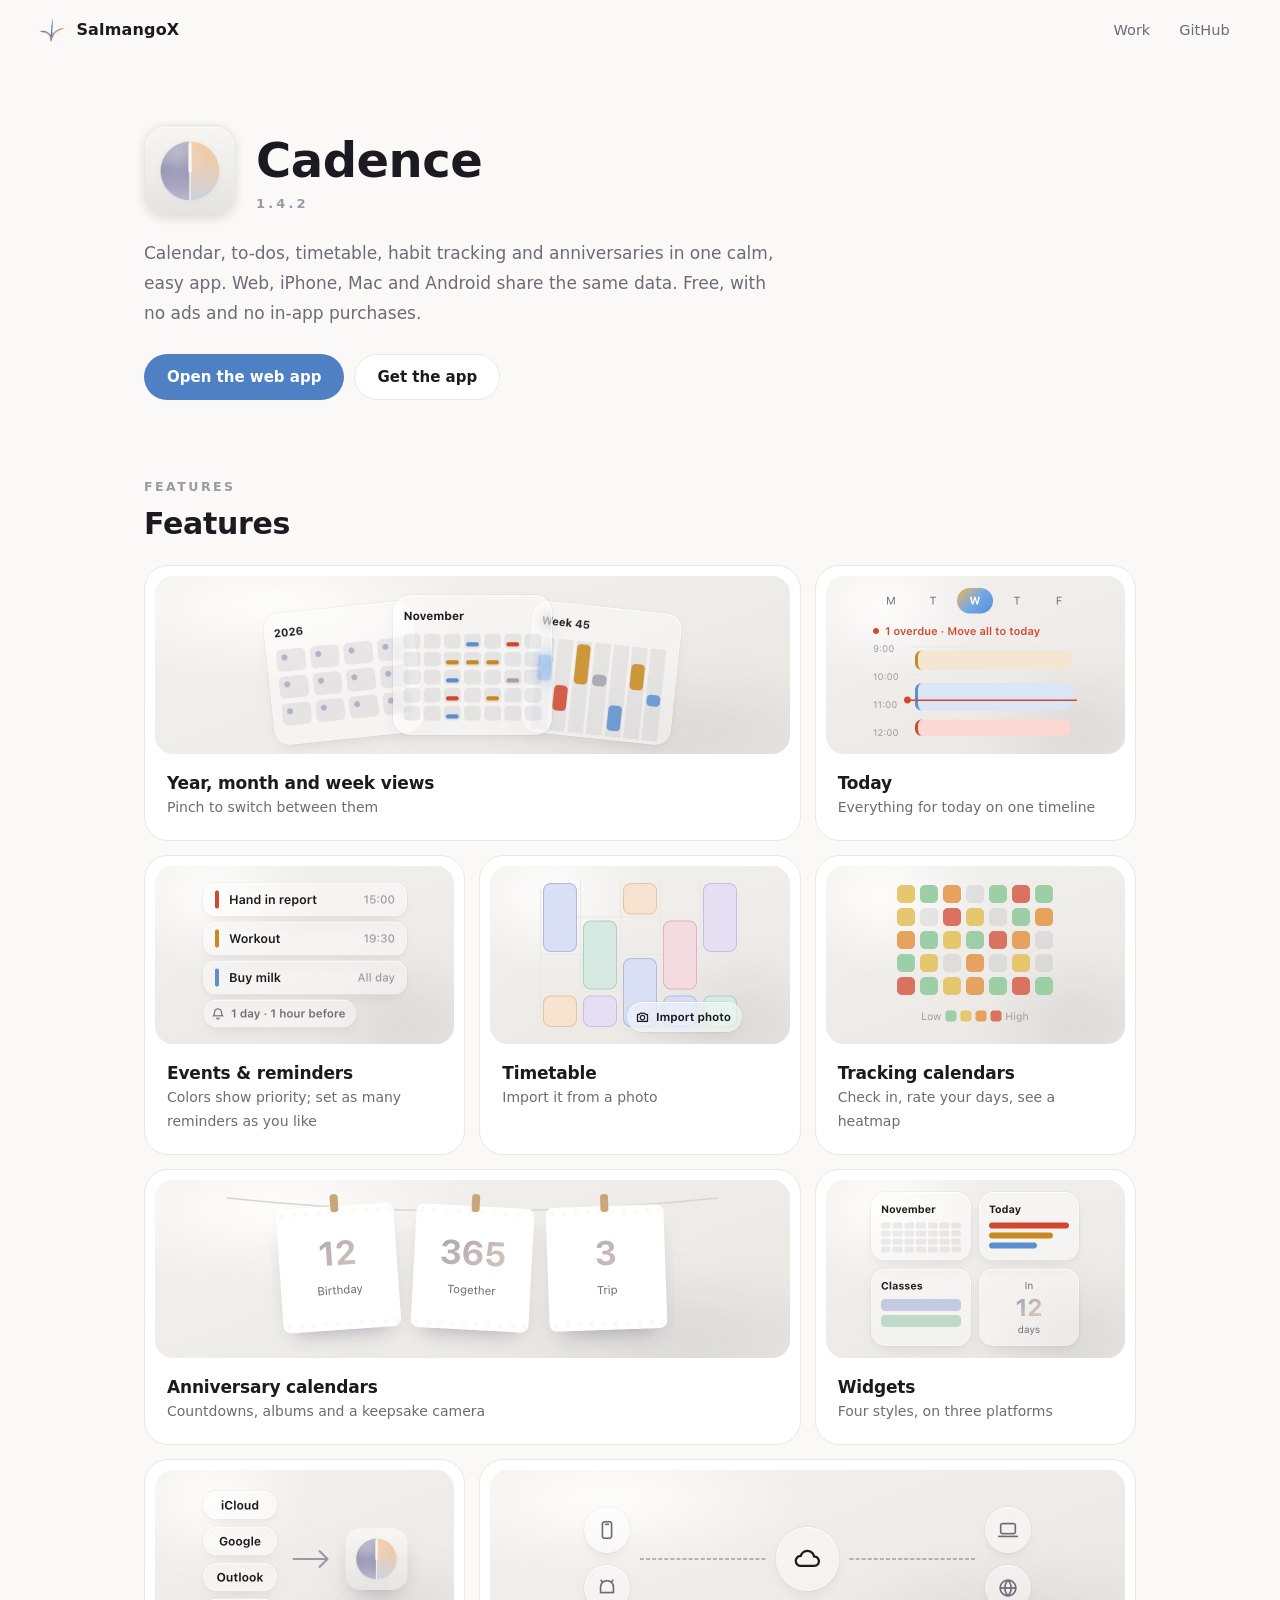
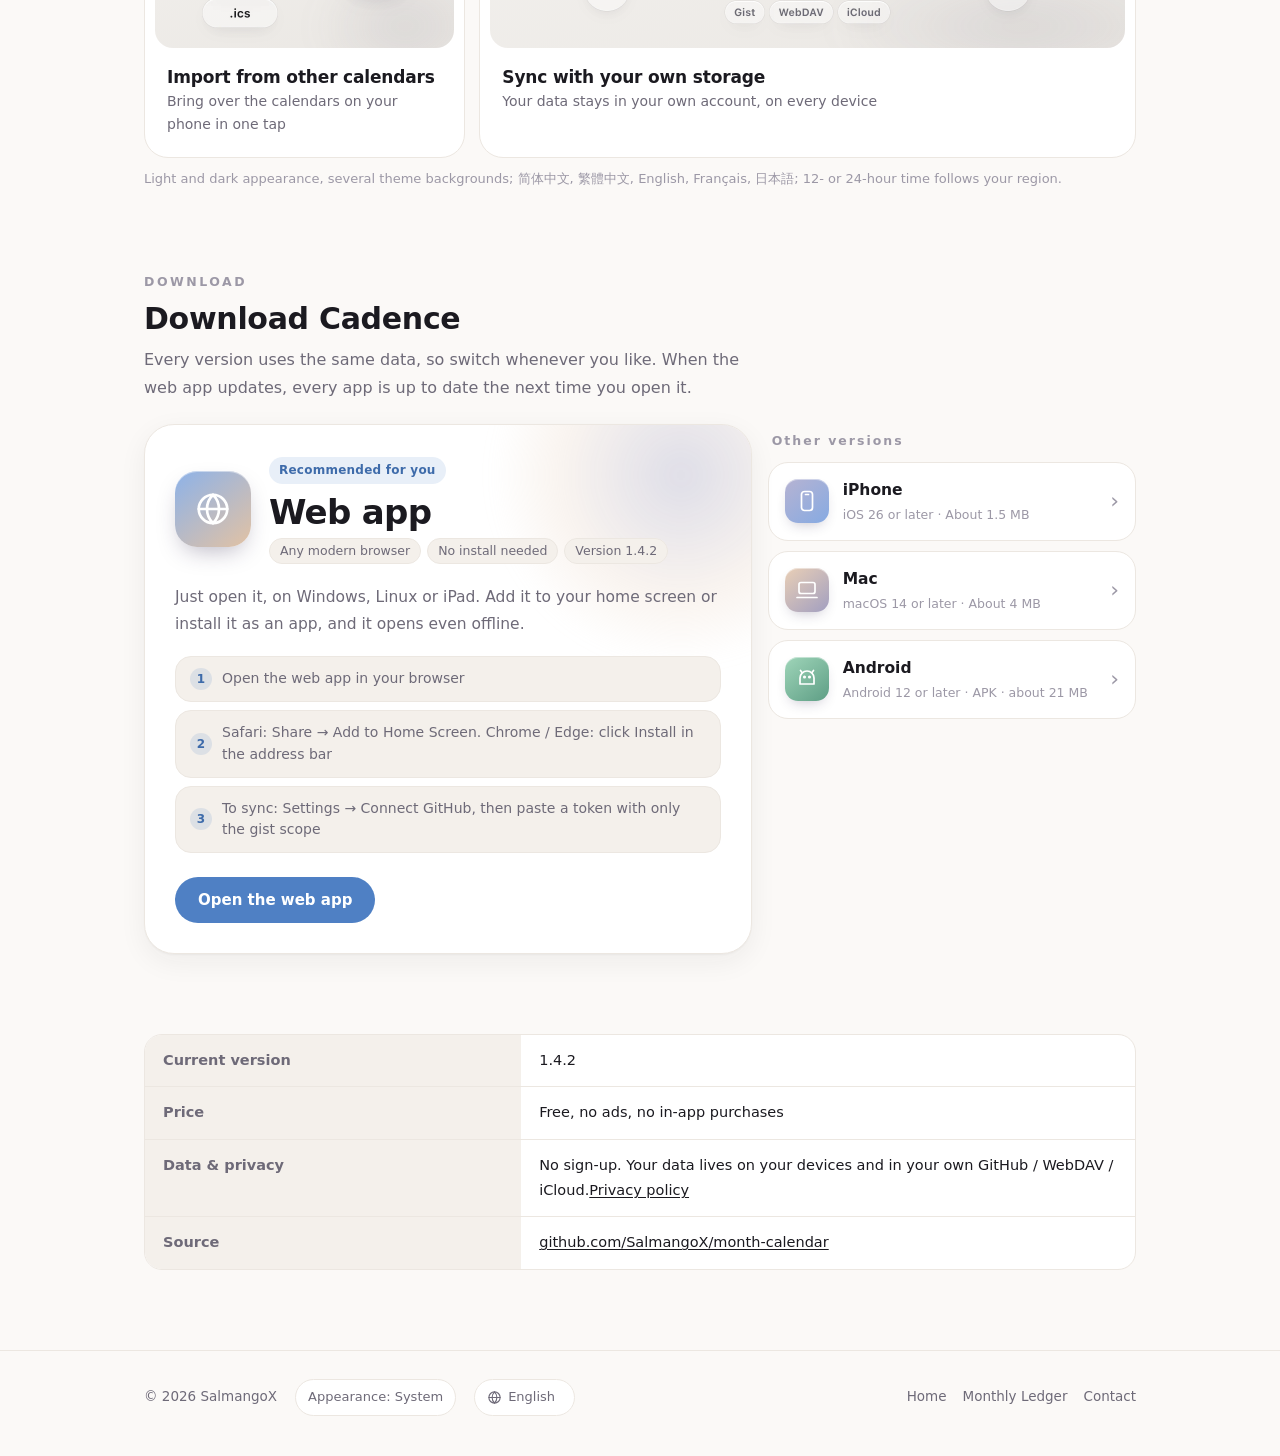
==== commit af8f209b: "浅色模式下顶栏 logo 加深、提饱和，看得清；深色模式不变 Co-Authored-By: Claude Opus 5.5 <noreply@anthropic.com>" ====
--- a/cadence.html
+++ b/cadence.html
@@ -2,7 +2,7 @@
 <html lang="zh-CN">
 <head>
 <meta charset="utf-8">
-<meta name="sx-build" content="202611070154">
+<meta name="sx-build" content="202611070221">
 <meta name="viewport" content="width=device-width,initial-scale=1,viewport-fit=cover">
 <title>节律 Cadence</title>
 <meta name="description" content="节律 Cadence：日历、待办、课表、记录和纪念日放在一个应用里。网页、iPhone、Mac、安卓四端用同一份数据。">
@@ -10,9 +10,9 @@
 <meta name="theme-color" content="#141318" media="(prefers-color-scheme: dark)">
 <link rel="apple-touch-icon" href="img/cadence.png">
 <link rel="icon" href="logo.png" type="image/png">
-<link rel="stylesheet" href="style.css?v=202611070154">
-<script src="i18n.js?v=202611070154"></script>
-<script src="site.js?v=202611070154"></script>
+<link rel="stylesheet" href="style.css?v=202611070221">
+<script src="i18n.js?v=202611070221"></script>
+<script src="site.js?v=202611070221"></script>
 </head>
 <body class="page-cadence">
 <header>
@@ -126,7 +126,7 @@
     </div>
   </section>
 </main>
-<script src="dl.js?v=202611070154"></script>
+<script src="dl.js?v=202611070221"></script>
 
 <footer>
   <div class="wrap">
--- a/style.css
+++ b/style.css
@@ -54,6 +54,9 @@
 .brand{display:flex;align-items:center;gap:10px;font-weight:680;letter-spacing:.01em;margin-right:auto;padding:8px 0}
 .brand svg{width:28px;height:28px;flex:none}
 .brand img{width:28px;height:28px;flex:none;display:block}
+/* 手绘 logo 是浅淡的粉彩，浅色背景上看不清：浅色模式下加深、提饱和（颜色还是那几个），深色模式保持原样 */
+:root:not([data-theme="dark"]) .brand img{filter:saturate(2.2) brightness(.68) contrast(1.2)}
+@media (prefers-color-scheme:dark){:root:not([data-theme="light"]) .brand img{filter:none}}
 .nav a{font-size:14.5px;color:var(--sub);padding:10px 12px;border-radius:10px}
 .nav a:hover,.nav a[aria-current]{color:var(--ink)}
 .nav a[aria-current]{font-weight:600}
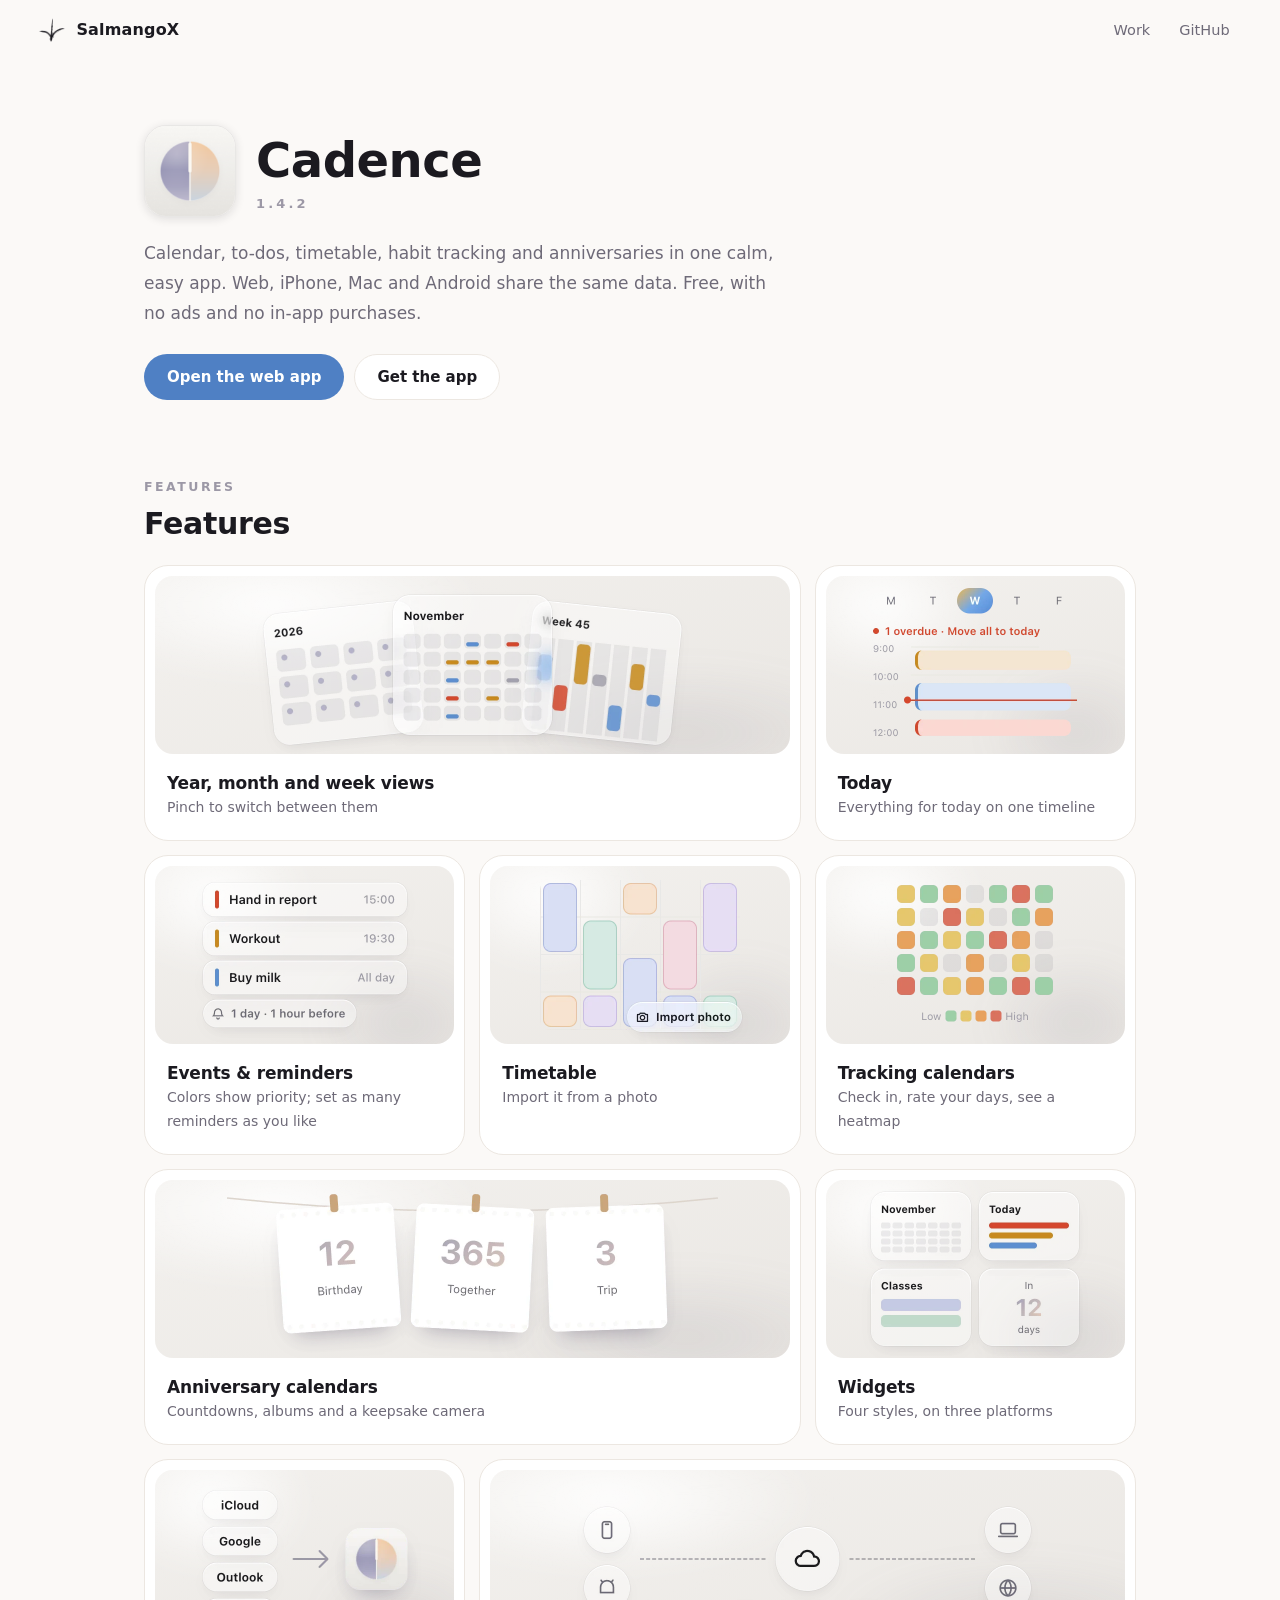
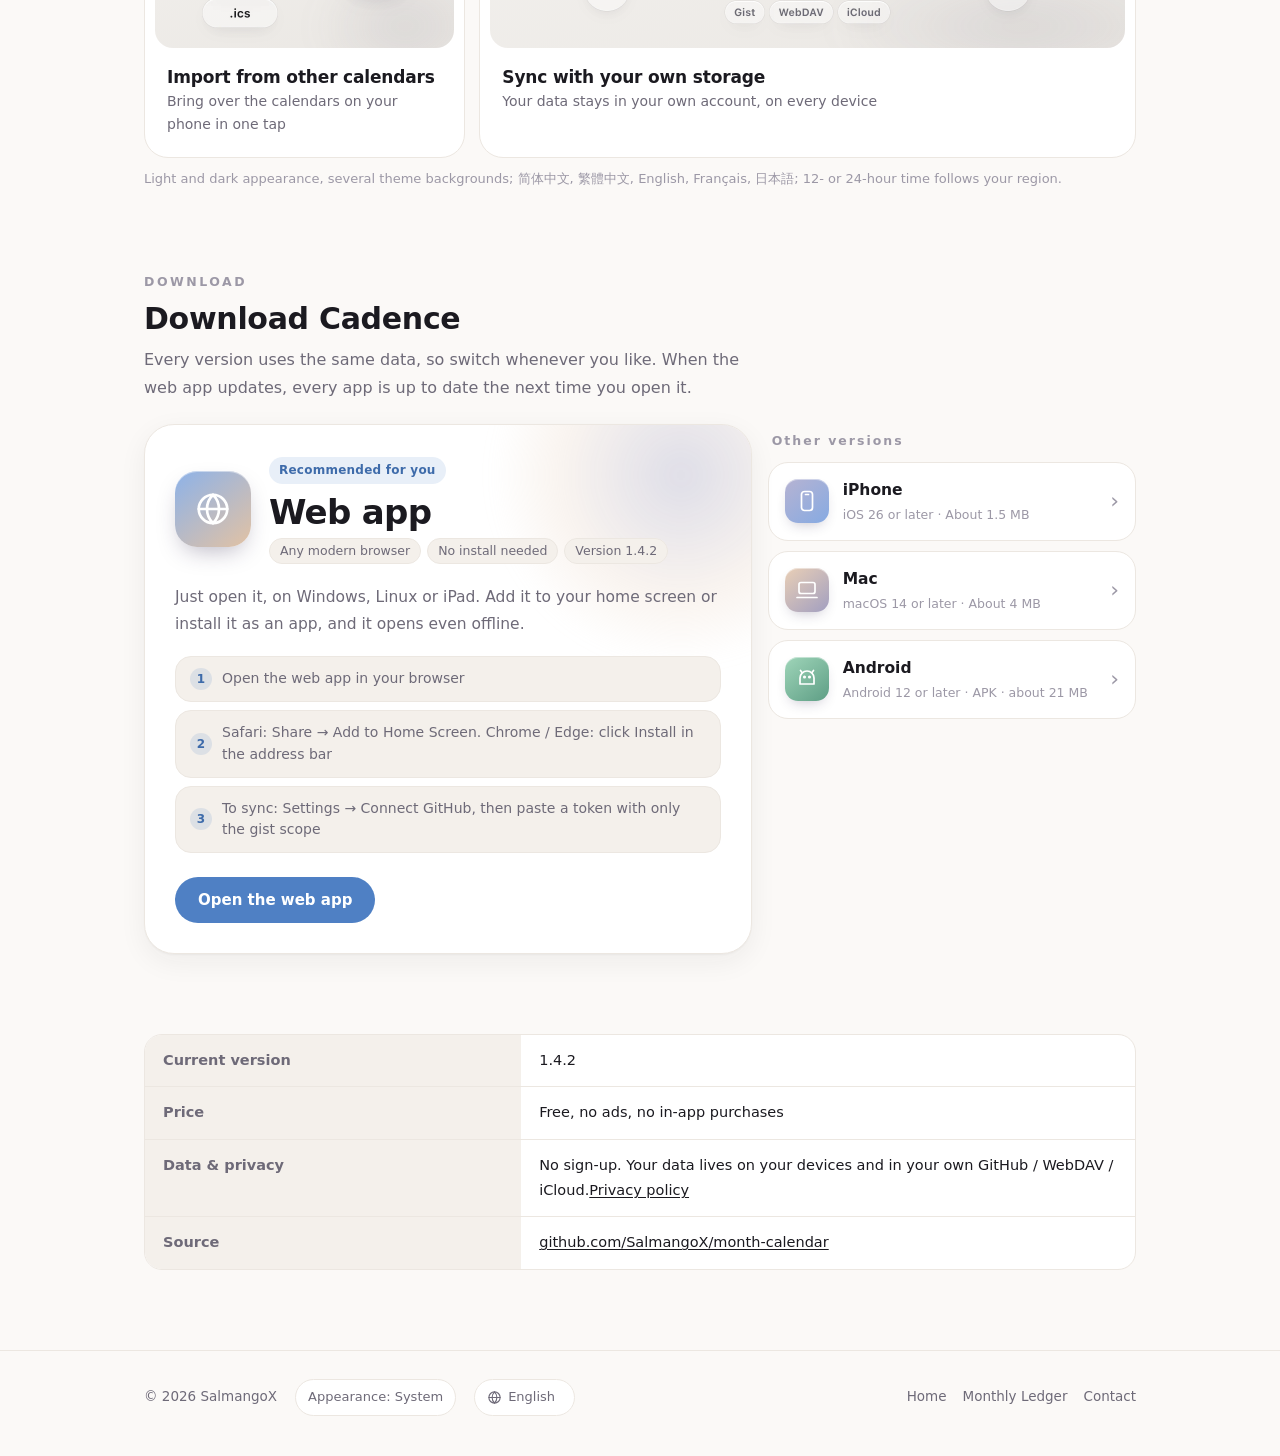
==== commit 77614e71: "顶栏 logo 不改颜色：浅色模式换成黑色单色版，深色模式用彩色版（撤掉上一版的加深滤镜） Co-Authored-By: Claude Opus 5.5 <noreply@anthropic.com" ====
--- a/cadence.html
+++ b/cadence.html
@@ -2,7 +2,7 @@
 <html lang="zh-CN">
 <head>
 <meta charset="utf-8">
-<meta name="sx-build" content="202611070221">
+<meta name="sx-build" content="202611070222">
 <meta name="viewport" content="width=device-width,initial-scale=1,viewport-fit=cover">
 <title>节律 Cadence</title>
 <meta name="description" content="节律 Cadence：日历、待办、课表、记录和纪念日放在一个应用里。网页、iPhone、Mac、安卓四端用同一份数据。">
@@ -10,14 +10,14 @@
 <meta name="theme-color" content="#141318" media="(prefers-color-scheme: dark)">
 <link rel="apple-touch-icon" href="img/cadence.png">
 <link rel="icon" href="logo.png" type="image/png">
-<link rel="stylesheet" href="style.css?v=202611070221">
-<script src="i18n.js?v=202611070221"></script>
-<script src="site.js?v=202611070221"></script>
+<link rel="stylesheet" href="style.css?v=202611070222">
+<script src="i18n.js?v=202611070222"></script>
+<script src="site.js?v=202611070222"></script>
 </head>
 <body class="page-cadence">
 <header>
   <div class="wrap bar">
-    <a class="brand" href="./" aria-label="SalmangoX 首页"><img src="logo.png" alt="" width="28" height="28">SalmangoX</a>
+    <a class="brand" href="./" aria-label="SalmangoX 首页"><img class="lg-m" src="logo-mono.png" alt="" width="28" height="28"><img class="lg-c" src="logo.png" alt="" width="28" height="28">SalmangoX</a>
     <nav class="nav">
       <a href="./#products">作品</a>
       <a href="https://github.com/SalmangoX">GitHub</a>
@@ -126,7 +126,7 @@
     </div>
   </section>
 </main>
-<script src="dl.js?v=202611070221"></script>
+<script src="dl.js?v=202611070222"></script>
 
 <footer>
   <div class="wrap">
--- a/style.css
+++ b/style.css
@@ -54,9 +54,11 @@
 .brand{display:flex;align-items:center;gap:10px;font-weight:680;letter-spacing:.01em;margin-right:auto;padding:8px 0}
 .brand svg{width:28px;height:28px;flex:none}
 .brand img{width:28px;height:28px;flex:none;display:block}
-/* 手绘 logo 是浅淡的粉彩，浅色背景上看不清：浅色模式下加深、提饱和（颜色还是那几个），深色模式保持原样 */
-:root:not([data-theme="dark"]) .brand img{filter:saturate(2.2) brightness(.68) contrast(1.2)}
-@media (prefers-color-scheme:dark){:root:not([data-theme="light"]) .brand img{filter:none}}
+/* 浅色模式用黑色单色版 logo（彩色的粉彩在浅色背景上看不清），深色模式用彩色版 */
+.brand .lg-c{display:none}
+:root[data-theme="dark"] .brand .lg-m{display:none}
+:root[data-theme="dark"] .brand .lg-c{display:block}
+@media (prefers-color-scheme:dark){:root:not([data-theme="light"]) .brand .lg-m{display:none}:root:not([data-theme="light"]) .brand .lg-c{display:block}}
 .nav a{font-size:14.5px;color:var(--sub);padding:10px 12px;border-radius:10px}
 .nav a:hover,.nav a[aria-current]{color:var(--ink)}
 .nav a[aria-current]{font-weight:600}
